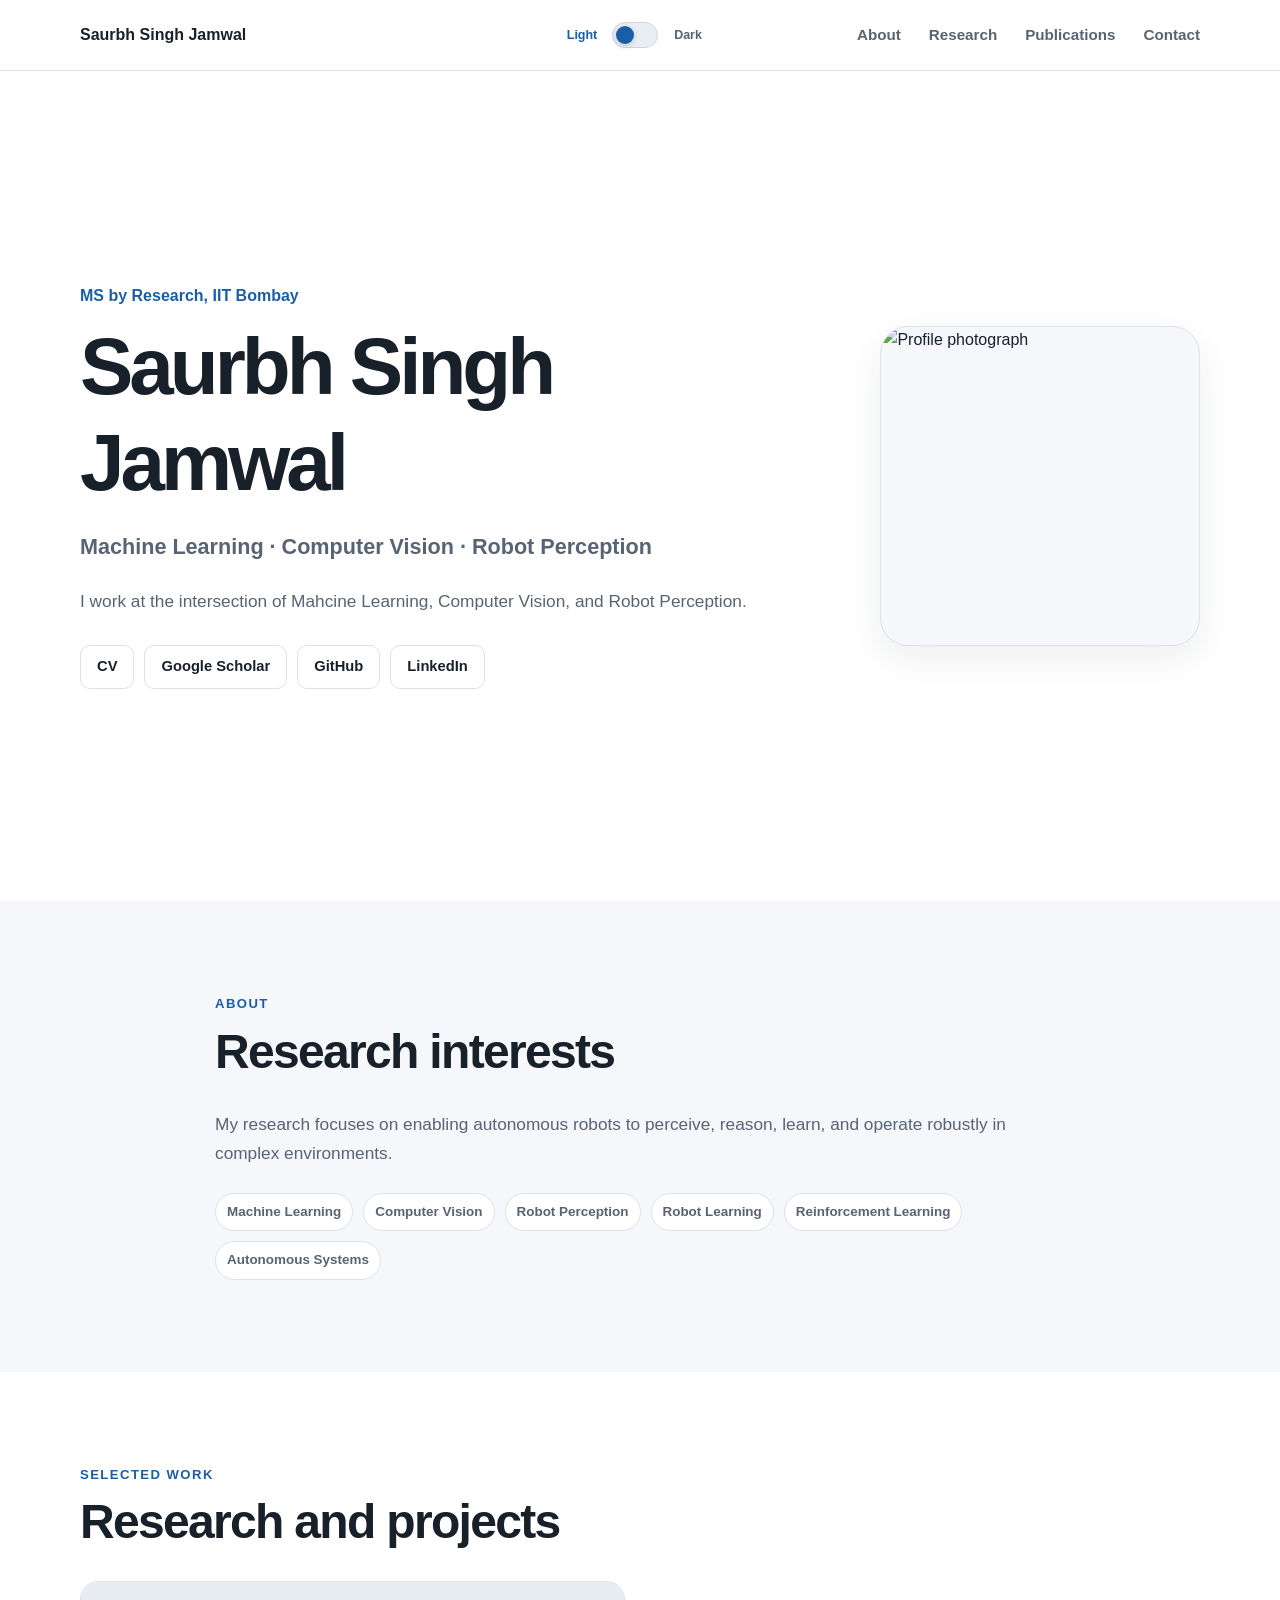
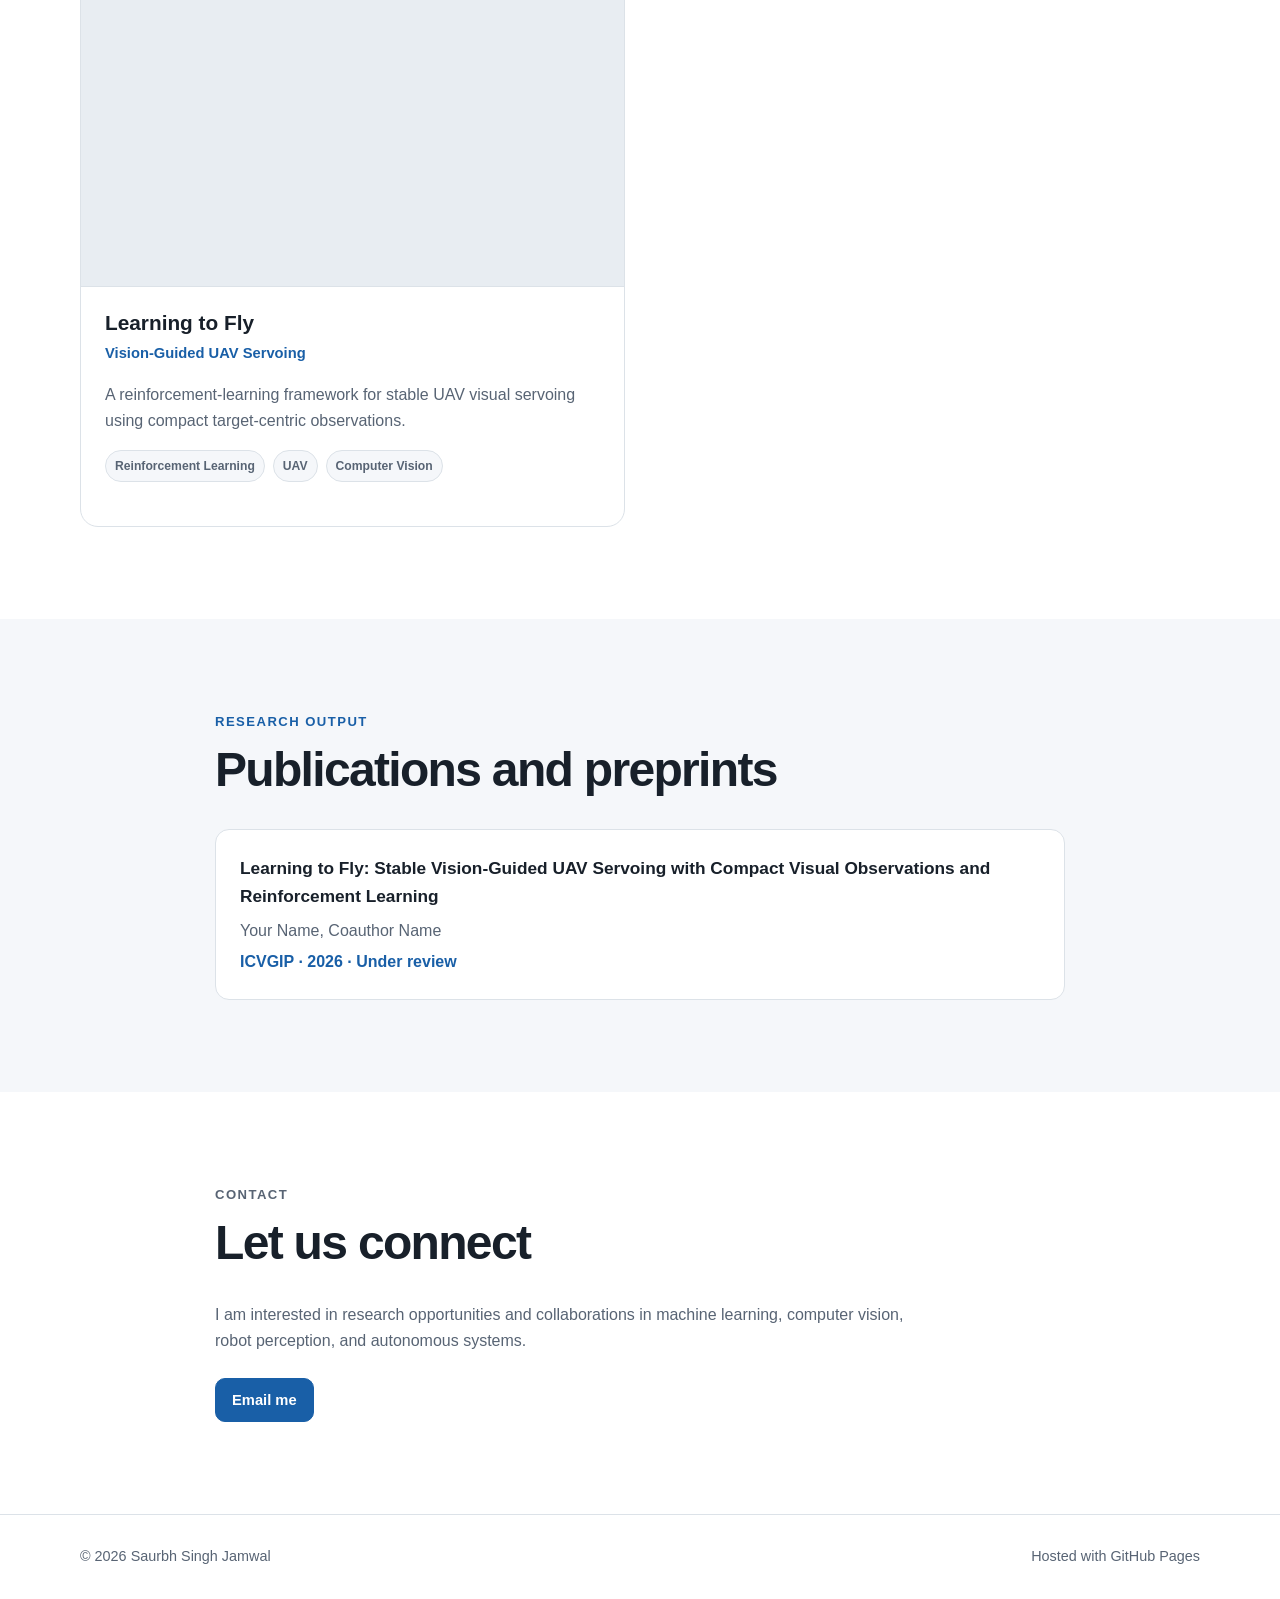
==== index.html @ f28b9f72 "Add initial personal research website skeleton" ====
<!DOCTYPE html>
<html lang="en" data-theme="light">
<head>
    <meta charset="UTF-8">

    <meta
        name="viewport"
        content="width=device-width, initial-scale=1.0"
    >

    <meta
        name="description"
        content="Personal research website focused on machine learning, computer vision, robot perception, and robot learning."
    >

    <title>Research Portfolio</title>

    <!-- Layout and typography shared by both themes -->
    <link rel="stylesheet" href="base.css">

    <!-- Only theme colours are switched -->
    <link
        id="theme-stylesheet"
        rel="stylesheet"
        href="style.css"
    >

    <!-- Apply saved theme before page rendering -->
    <script>
        (() => {
            const savedTheme =
                localStorage.getItem("portfolio-theme");

            const prefersDark =
                window.matchMedia(
                    "(prefers-color-scheme: dark)"
                ).matches;

            const theme =
                savedTheme ||
                (prefersDark ? "dark" : "light");

            document.documentElement.dataset.theme = theme;

            const stylesheet =
                document.getElementById("theme-stylesheet");

            stylesheet.href =
                theme === "dark"
                    ? "style_dark.css"
                    : "style.css";
        })();
    </script>
</head>

<body>
    <header class="site-header">
        <nav class="navbar container">
            <!-- Left -->
            <a
                href="#home"
                class="nav-name"
                id="nav-name"
            >
                Portfolio
            </a>

            <!-- Centre -->
            <div
                class="theme-switcher"
                aria-label="Website colour theme"
            >
                <button
                    class="theme-option"
                    id="light-theme-option"
                    type="button"
                    data-theme-option="light"
                    aria-label="Use light theme"
                >
                    Light
                </button>

                <button
                    class="theme-toggle"
                    id="theme-toggle"
                    type="button"
                    role="switch"
                    aria-checked="false"
                    aria-label="Switch to dark theme"
                    title="Switch theme"
                >
                    <span
                        class="theme-toggle-track"
                        aria-hidden="true"
                    >
                        <span class="theme-toggle-thumb"></span>
                    </span>
                </button>

                <button
                    class="theme-option"
                    id="dark-theme-option"
                    type="button"
                    data-theme-option="dark"
                    aria-label="Use dark theme"
                >
                    Dark
                </button>
            </div>

            <!-- Right -->
            <div class="nav-actions">
                <div
                    class="nav-links"
                    id="nav-links"
                >
                    <a href="#about">About</a>
                    <a href="#research">Research</a>
                    <a href="#publications">Publications</a>
                    <a href="#contact">Contact</a>
                </div>

                <button
                    class="menu-button"
                    id="menu-button"
                    type="button"
                    aria-label="Open navigation menu"
                    aria-expanded="false"
                    aria-controls="nav-links"
                >
                    ☰
                </button>
            </div>
        </nav>
    </header>

    <main>
        <!-- Hero -->
        <section
            class="hero section"
            id="home"
        >
            <div class="container hero-layout">
                <div class="hero-content">
                    <p
                        class="eyebrow"
                        id="position"
                    >
                        Researcher
                    </p>

                    <h1 id="name">
                        Your Name
                    </h1>

                    <p
                        class="hero-tagline"
                        id="tagline"
                    >
                        Machine Learning · Computer Vision · Robot Perception
                    </p>

                    <p
                        class="hero-description"
                        id="research-statement"
                    >
                        Loading profile...
                    </p>

                    <div
                        class="social-links"
                        id="social-links"
                    ></div>
                </div>

                <div class="profile-image-wrapper">
                    <img
                        id="profile-image"
                        class="profile-image"
                        src="assets/profile.jpg"
                        alt="Profile photograph"
                    >
                </div>
            </div>
        </section>

        <!-- About -->
        <section
            class="section section-muted"
            id="about"
        >
            <div class="container narrow-container">
                <p class="section-label">
                    About
                </p>

                <h2>
                    Research interests
                </h2>

                <p
                    class="about-text"
                    id="about-text"
                >
                    Loading profile...
                </p>

                <div
                    class="interest-list"
                    id="research-interests"
                ></div>
            </div>
        </section>

        <!-- Research -->
        <section
            class="section"
            id="research"
        >
            <div class="container">
                <p class="section-label">
                    Selected work
                </p>

                <h2>
                    Research and projects
                </h2>

                <div
                    class="project-grid"
                    id="project-grid"
                >
                    <p>Loading projects...</p>
                </div>
            </div>
        </section>

        <!-- Publications -->
        <section
            class="section section-muted"
            id="publications"
        >
            <div class="container narrow-container">
                <p class="section-label">
                    Research output
                </p>

                <h2>
                    Publications and preprints
                </h2>

                <div
                    class="publication-list"
                    id="publication-list"
                >
                    <p>Loading publications...</p>
                </div>
            </div>
        </section>

        <!-- Contact -->
        <section
            class="section contact-section"
            id="contact"
        >
            <div class="container narrow-container">
                <p class="section-label">
                    Contact
                </p>

                <h2>
                    Let us connect
                </h2>

                <p>
                    I am interested in research opportunities and
                    collaborations in machine learning, computer vision,
                    robot perception, and autonomous systems.
                </p>

                <a
                    class="primary-button"
                    id="contact-email"
                    href="#"
                >
                    Email me
                </a>
            </div>
        </section>
    </main>

    <footer>
        <div class="container footer-content">
            <p>
                © <span id="current-year"></span>
                <span id="footer-name">Your Name</span>
            </p>

            <p>
                Hosted with GitHub Pages
            </p>
        </div>
    </footer>

    <script src="script.js"></script>
</body>
</html>
---- base.css ----
* {
    box-sizing: border-box;
    margin: 0;
    padding: 0;
}

html {
    scroll-behavior: smooth;
}

body {
    min-width: 320px;
    background: var(--background);
    color: var(--text);
    font-family:
        Inter,
        ui-sans-serif,
        -apple-system,
        BlinkMacSystemFont,
        "Segoe UI",
        sans-serif;
    line-height: 1.65;
    transition:
        background-color 0.2s ease,
        color 0.2s ease;
}

button,
input,
textarea,
select {
    font: inherit;
}

img,
video {
    display: block;
    max-width: 100%;
}

a {
    color: inherit;
}

.container {
    width: min(
        calc(100% - 40px),
        var(--max-width)
    );
    margin: 0 auto;
}

.narrow-container {
    max-width: var(--narrow-width);
}

.section {
    padding: 92px 0;
    scroll-margin-top: 70px;
}

.section-muted {
    background: var(--surface);
    transition: background-color 0.2s ease;
}

.section-label {
    margin-bottom: 8px;
    color: var(--accent);
    font-size: 0.82rem;
    font-weight: 700;
    letter-spacing: 0.11em;
    text-transform: uppercase;
}

h1,
h2,
h3 {
    line-height: 1.2;
}

h1 {
    margin-bottom: 18px;
    color: var(--heading);
    font-size: clamp(2.7rem, 7vw, 5rem);
    letter-spacing: -0.05em;
}

h2 {
    margin-bottom: 30px;
    color: var(--heading);
    font-size: clamp(2rem, 4vw, 3rem);
    letter-spacing: -0.035em;
}

h3 {
    color: var(--heading);
    font-size: 1.3rem;
}

/* Navigation */

.site-header {
    position: sticky;
    top: 0;
    z-index: 100;
    border-bottom: 1px solid var(--border);
    background: var(--header-background);
    backdrop-filter: blur(14px);
    transition:
        background-color 0.2s ease,
        border-color 0.2s ease;
}

.navbar {
    position: relative;
    min-height: 70px;
    display: grid;
    grid-template-columns:
        minmax(170px, 1fr)
        auto
        minmax(170px, 1fr);
    align-items: center;
    gap: 24px;
}

.nav-name {
    justify-self: start;
    color: var(--heading);
    font-weight: 750;
    text-decoration: none;
    white-space: nowrap;
}

.nav-actions {
    justify-self: end;
    display: flex;
    align-items: center;
}

.nav-links {
    display: flex;
    align-items: center;
    gap: 28px;
}

.nav-links a {
    color: var(--muted);
    font-size: 0.95rem;
    font-weight: 600;
    text-decoration: none;
    white-space: nowrap;
}

.nav-links a:hover {
    color: var(--accent);
}

.menu-button {
    display: none;
    width: 40px;
    height: 40px;
    border: 1px solid transparent;
    border-radius: 8px;
    background: transparent;
    color: var(--text);
    cursor: pointer;
    font-size: 1.4rem;
    line-height: 1;
}

/* Theme selector */

.theme-switcher {
    justify-self: center;
    display: inline-flex;
    align-items: center;
    gap: 9px;
    min-width: 158px;
}

.theme-option {
    width: 42px;
    padding: 0;
    border: none;
    background: transparent;
    color: var(--muted);
    cursor: pointer;
    font-size: 0.78rem;
    font-weight: 650;
    line-height: 1;
    text-align: center;
    transition: color 0.2s ease;
}

.theme-option:hover,
.theme-option.active {
    color: var(--accent);
}

.theme-toggle {
    width: 46px;
    height: 26px;
    padding: 0;
    border: none;
    border-radius: 999px;
    background: transparent;
    cursor: pointer;
}

.theme-toggle-track {
    position: relative;
    display: block;
    width: 46px;
    height: 26px;
    border: 1px solid var(--toggle-border);
    border-radius: 999px;
    background: var(--toggle-background);
    transition:
        background-color 0.2s ease,
        border-color 0.2s ease;
}

.theme-toggle-thumb {
    position: absolute;
    top: 3px;
    left: 3px;
    width: 18px;
    height: 18px;
    border-radius: 50%;
    background: var(--toggle-thumb);
    box-shadow: var(--toggle-shadow);
    transition:
        transform 0.2s ease,
        background-color 0.2s ease;
}

html[data-theme="dark"] .theme-toggle-thumb {
    transform: translateX(20px);
}

.theme-toggle:focus-visible,
.theme-option:focus-visible,
.menu-button:focus-visible {
    outline: 3px solid var(--focus-ring);
    outline-offset: 3px;
}

/* Hero */

.hero {
    min-height: calc(100vh - 70px);
    display: flex;
    align-items: center;
}

.hero-layout {
    display: grid;
    grid-template-columns:
        minmax(0, 1.6fr)
        minmax(240px, 0.7fr);
    gap: 70px;
    align-items: center;
}

.eyebrow {
    margin-bottom: 10px;
    color: var(--accent);
    font-weight: 700;
}

.hero-tagline {
    margin-bottom: 22px;
    color: var(--muted);
    font-size: clamp(1.05rem, 2vw, 1.35rem);
    font-weight: 600;
}

.hero-description {
    max-width: 720px;
    color: var(--muted);
    font-size: 1.08rem;
}

.profile-image-wrapper {
    width: 100%;
    max-width: 320px;
    justify-self: end;
}

.profile-image {
    width: 100%;
    aspect-ratio: 1 / 1;
    border: 1px solid var(--border);
    border-radius: 28px;
    background: var(--surface);
    box-shadow: var(--shadow);
    object-fit: cover;
}

.social-links,
.project-links,
.publication-links {
    display: flex;
    flex-wrap: wrap;
    gap: 10px;
}

.social-links {
    margin-top: 30px;
}

/* Buttons */

.link-button,
.primary-button {
    display: inline-flex;
    align-items: center;
    justify-content: center;
    min-height: 44px;
    padding: 10px 16px;
    border: 1px solid var(--border);
    border-radius: 10px;
    background: var(--card-background);
    color: var(--text);
    font-size: 0.92rem;
    font-weight: 650;
    line-height: 1.2;
    text-decoration: none;
    transition:
        transform 0.2s ease,
        border-color 0.2s ease,
        color 0.2s ease,
        background-color 0.2s ease;
}

.link-button:hover {
    border-color: var(--accent);
    color: var(--accent);
    transform: translateY(-2px);
}

.primary-button {
    margin-top: 24px;
    border-color: var(--accent);
    background: var(--accent);
    color: var(--button-text);
}

.primary-button:hover {
    background: var(--accent-hover);
    transform: translateY(-2px);
}

/* About */

.about-text {
    color: var(--muted);
    font-size: 1.08rem;
}

.interest-list {
    display: flex;
    flex-wrap: wrap;
    gap: 10px;
    margin-top: 26px;
}

.interest-tag,
.project-tag {
    padding: 7px 11px;
    border: 1px solid var(--border);
    border-radius: 999px;
    background: var(--card-background);
    color: var(--muted);
    font-size: 0.84rem;
    font-weight: 600;
}

/* Projects */

.project-grid {
    display: grid;
    grid-template-columns:
        repeat(2, minmax(0, 1fr));
    gap: 30px;
}

.project-card {
    overflow: hidden;
    border: 1px solid var(--border);
    border-radius: 18px;
    background: var(--card-background);
    transition:
        transform 0.25s ease,
        box-shadow 0.25s ease,
        border-color 0.25s ease,
        background-color 0.2s ease;
}

.project-card:hover {
    border-color: var(--accent);
    transform: translateY(-5px);
    box-shadow: var(--shadow);
}

.project-media {
    width: 100%;
    aspect-ratio: 16 / 9;
    border-bottom: 1px solid var(--border);
    background: var(--media-background);
    object-fit: cover;
}

.project-content {
    padding: 24px;
}

.project-subtitle {
    margin-top: 5px;
    color: var(--accent);
    font-size: 0.92rem;
    font-weight: 650;
}

.project-description {
    margin: 16px 0;
    color: var(--muted);
}

.project-tags {
    display: flex;
    flex-wrap: wrap;
    gap: 8px;
    margin-bottom: 20px;
}

.project-tag {
    padding: 5px 9px;
    background: var(--surface);
    font-size: 0.76rem;
}

/* Publications */

.publication-list {
    display: flex;
    flex-direction: column;
    gap: 18px;
}

.publication-item {
    padding: 24px;
    border: 1px solid var(--border);
    border-radius: 14px;
    background: var(--card-background);
    transition:
        background-color 0.2s ease,
        border-color 0.2s ease;
}

.publication-title {
    color: var(--heading);
    font-size: 1.08rem;
    font-weight: 750;
}

.publication-authors {
    margin-top: 7px;
    color: var(--muted);
}

.publication-venue {
    margin-top: 5px;
    color: var(--accent);
    font-weight: 650;
}

.publication-links {
    margin-top: 15px;
}

/* Contact */

.contact-section p {
    max-width: 700px;
    color: var(--muted);
}

/* Footer */

footer {
    padding: 30px 0;
    border-top: 1px solid var(--border);
    background: var(--footer-background);
    transition:
        background-color 0.2s ease,
        border-color 0.2s ease;
}

.footer-content {
    display: flex;
    justify-content: space-between;
    gap: 20px;
    color: var(--muted);
    font-size: 0.9rem;
}

/* Status messages */

.status-message {
    padding: 18px;
    border: 1px solid var(--border);
    border-radius: 10px;
    color: var(--muted);
}

/* Tablet navigation */

@media (max-width: 920px) {
    .navbar {
        grid-template-columns: 1fr auto auto;
        gap: 14px;
    }

    .nav-links {
        gap: 18px;
    }

    .theme-switcher {
        min-width: 148px;
    }
}

/* Mobile */

@media (max-width: 760px) {
    .container {
        width: min(
            calc(100% - 28px),
            var(--max-width)
        );
    }

    .section {
        padding: 68px 0;
    }

    .navbar {
        grid-template-columns:
            minmax(0, 1fr)
            auto
            auto;
        gap: 10px;
    }

    .nav-name {
        max-width: 170px;
        overflow: hidden;
        text-overflow: ellipsis;
    }

    .theme-switcher {
        min-width: auto;
        gap: 6px;
    }

    .theme-option {
        width: 35px;
        font-size: 0.7rem;
    }

    .theme-toggle,
    .theme-toggle-track {
        width: 40px;
    }

    .theme-toggle-thumb {
        width: 16px;
        height: 16px;
        top: 4px;
    }

    html[data-theme="dark"] .theme-toggle-thumb {
        transform: translateX(16px);
    }

    .hero {
        min-height: auto;
    }

    .hero-layout {
        grid-template-columns: 1fr;
        gap: 40px;
    }

    .profile-image-wrapper {
        max-width: 230px;
        justify-self: start;
        grid-row: 1;
    }

    .project-grid {
        grid-template-columns: 1fr;
    }

    .menu-button {
        display: inline-flex;
        align-items: center;
        justify-content: center;
    }

    .nav-links {
        position: absolute;
        top: 70px;
        right: 14px;
        display: none;
        min-width: 190px;
        padding: 18px;
        border: 1px solid var(--border);
        border-radius: 12px;
        background: var(--card-background);
        box-shadow: var(--shadow);
        flex-direction: column;
        align-items: flex-start;
        gap: 14px;
    }

    .nav-links.open {
        display: flex;
    }

    .footer-content {
        flex-direction: column;
    }
}

@media (max-width: 480px) {
    .nav-name {
        max-width: 115px;
        font-size: 0.9rem;
    }

    .theme-option {
        display: none;
    }

    .hero-layout {
        gap: 32px;
    }
}
---- style.css ----
:root {
    --background: #ffffff;
    --surface: #f5f7fa;
    --card-background: #ffffff;
    --header-background: rgba(255, 255, 255, 0.94);
    --footer-background: #ffffff;
    --media-background: #e8edf2;

    --text: #18202a;
    --heading: #18202a;
    --muted: #586474;

    --border: #dce2e8;

    --accent: #195fa7;
    --accent-hover: #12497f;
    --button-text: #ffffff;

    --toggle-background: #e9eef4;
    --toggle-border: #cdd6df;
    --toggle-thumb: #195fa7;
    --toggle-shadow: 0 2px 6px rgba(24, 32, 42, 0.18);

    --focus-ring: rgba(25, 95, 167, 0.35);

    --max-width: 1120px;
    --narrow-width: 850px;

    --shadow:
        0 12px 35px rgba(24, 32, 42, 0.08);
}
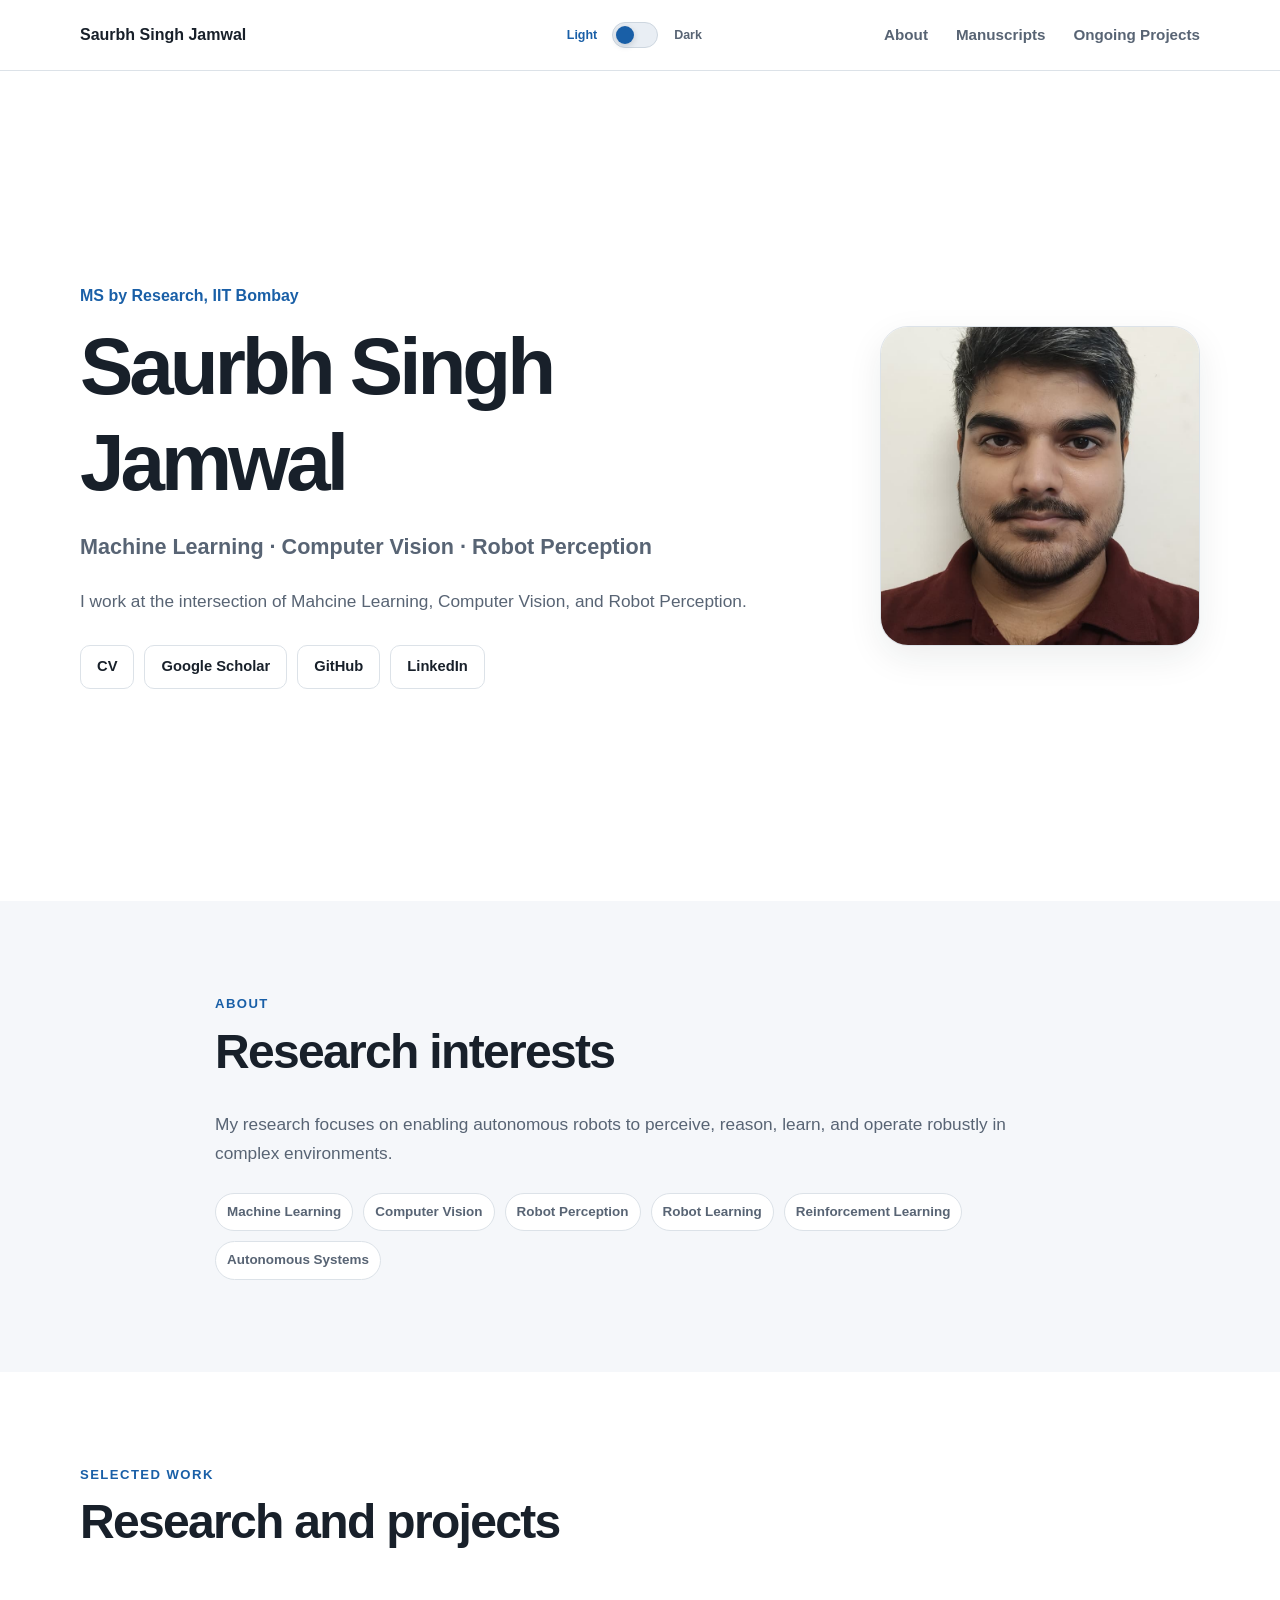
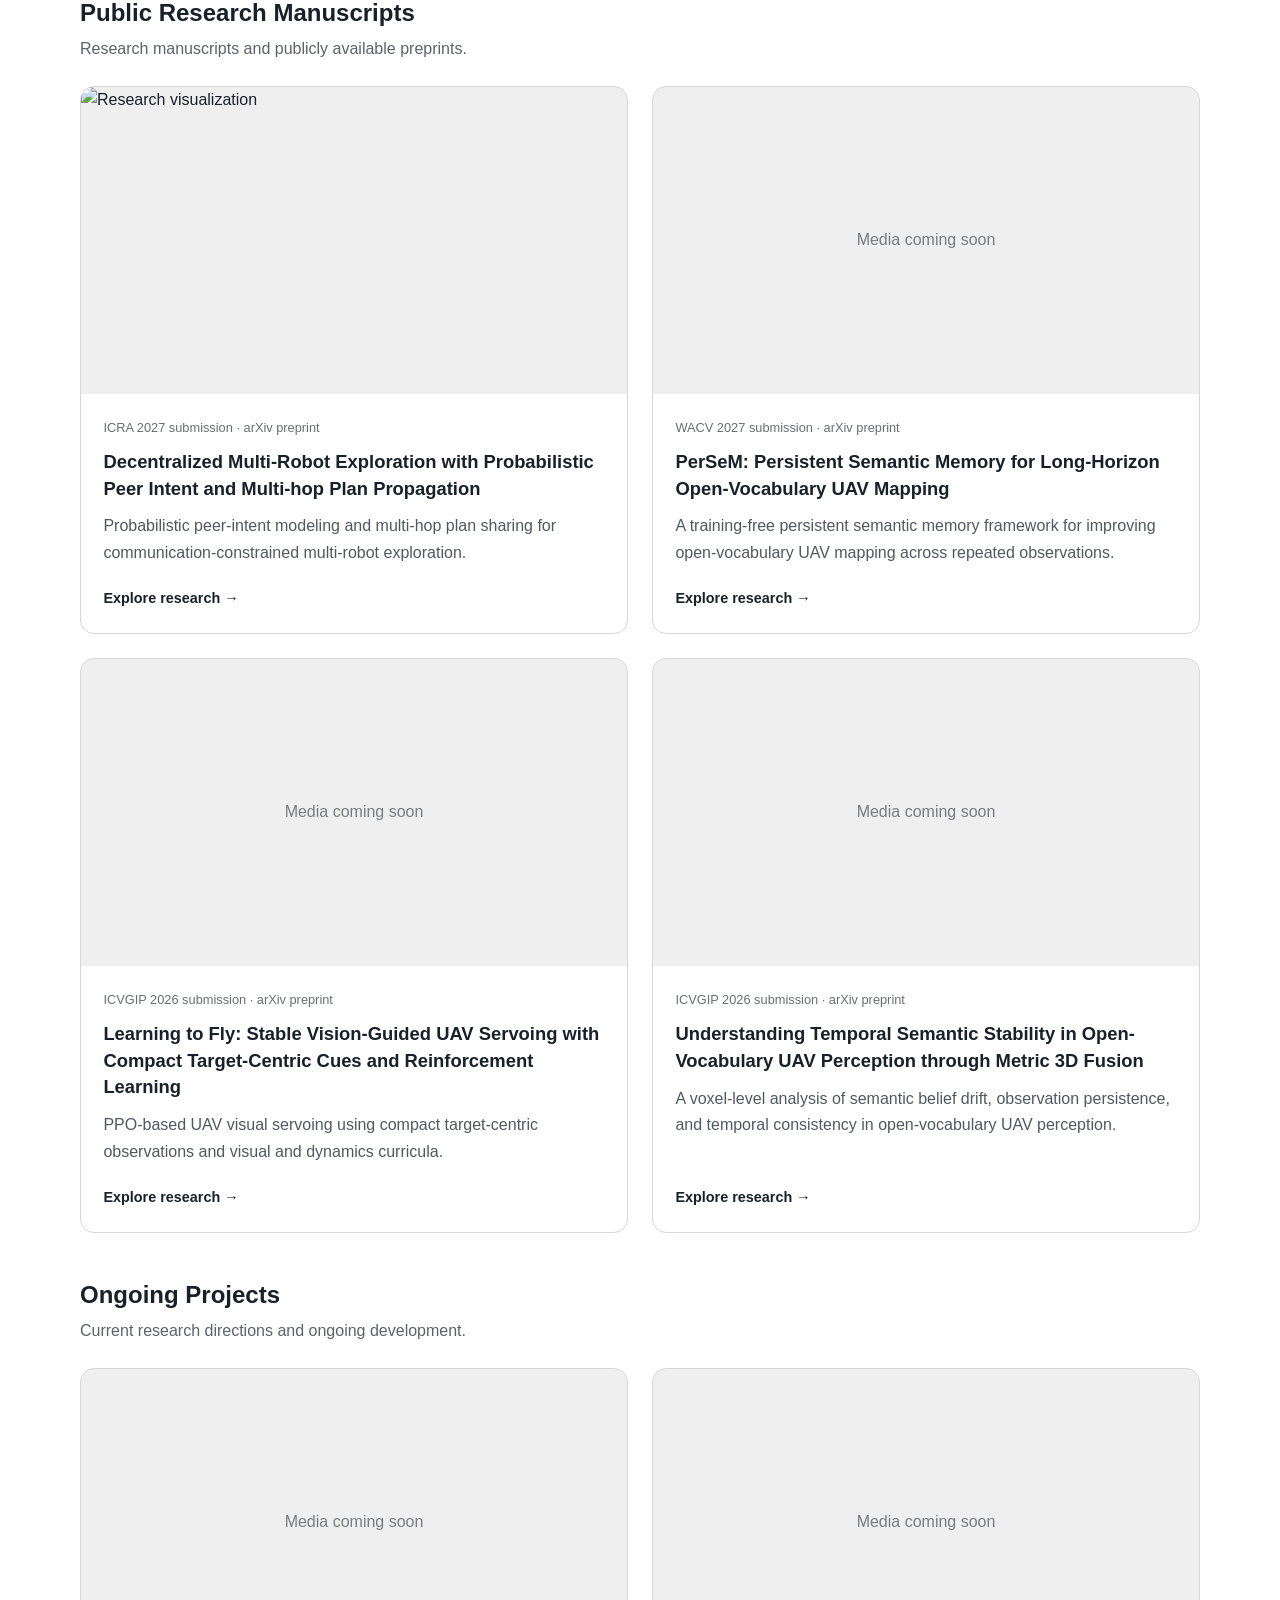
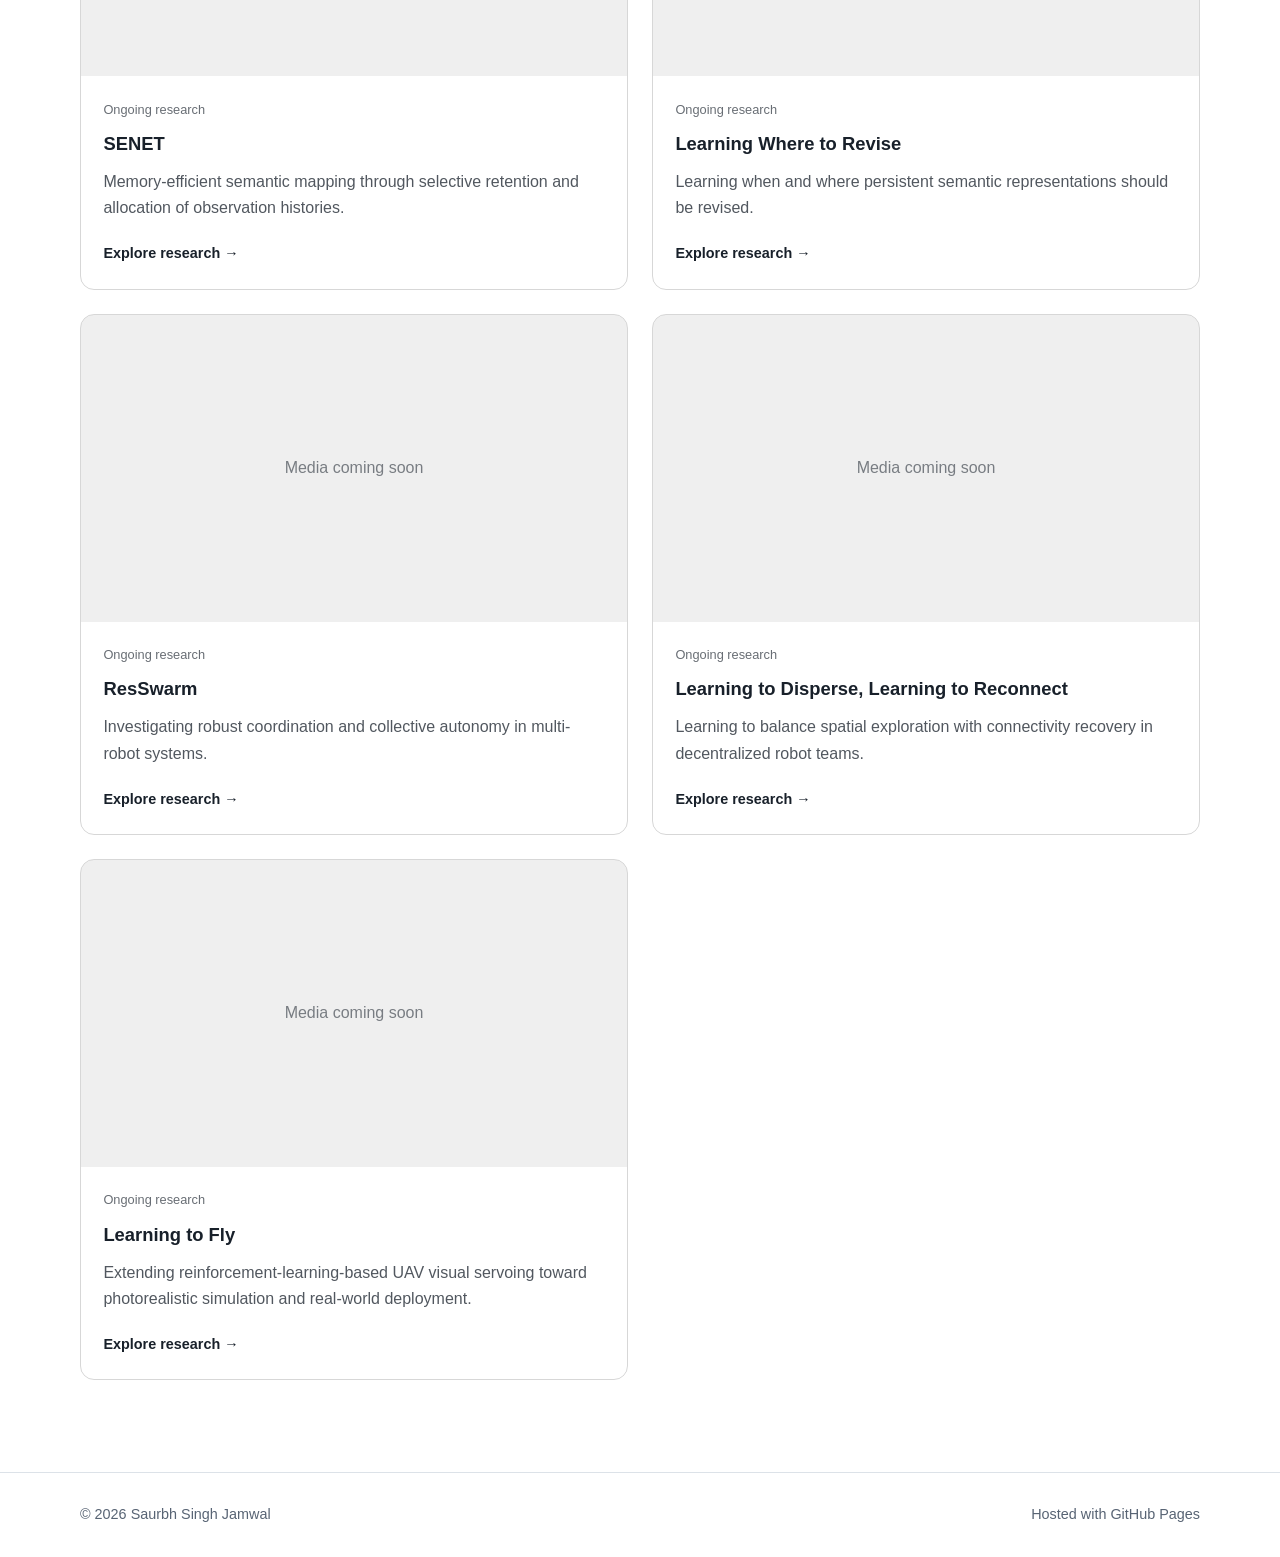
==== commit f3850e75: "Redesign research website and add ongoing project pages" ====
--- a/index.html
+++ b/index.html
@@ -51,6 +51,7 @@
                     : "style.css";
         })();
     </script>
+    <link rel="stylesheet" href="research.css">
 </head>
 
 <body>
@@ -115,9 +116,9 @@
                     id="nav-links"
                 >
                     <a href="#about">About</a>
-                    <a href="#research">Research</a>
-                    <a href="#publications">Publications</a>
-                    <a href="#contact">Contact</a>
+                    <a href="#manuscripts">Manuscripts</a>
+                    <a href="#ongoing-projects">Ongoing Projects</a>
+                    
                 </div>
 
                 <button
@@ -177,7 +178,7 @@
                     <img
                         id="profile-image"
                         class="profile-image"
-                        src="assets/profile.jpg"
+                        src="assets/images/profile.jpg"
                         alt="Profile photograph"
                     >
                 </div>
@@ -226,67 +227,31 @@
                     Research and projects
                 </h2>
 
-                <div
-                    class="project-grid"
-                    id="project-grid"
-                >
-                    <p>Loading projects...</p>
-                </div>
+                
+                <div class="research-section" id="manuscripts">
+                    <div class="research-section-header">
+                        <h3>Public Research Manuscripts</h3>
+                        <p>Research manuscripts and publicly available preprints.</p>
+                    </div>
+                    <div id="manuscript-grid" class="research-card-grid"></div>
+                </div>
+
+                <div class="research-section" id="ongoing-projects">
+                    <div class="research-section-header">
+                        <h3>Ongoing Projects</h3>
+                        <p>Current research directions and ongoing development.</p>
+                    </div>
+                    <div id="ongoing-project-grid" class="research-card-grid"></div>
+                </div>
+
             </div>
         </section>
 
         <!-- Publications -->
-        <section
-            class="section section-muted"
-            id="publications"
-        >
-            <div class="container narrow-container">
-                <p class="section-label">
-                    Research output
-                </p>
-
-                <h2>
-                    Publications and preprints
-                </h2>
-
-                <div
-                    class="publication-list"
-                    id="publication-list"
-                >
-                    <p>Loading publications...</p>
-                </div>
-            </div>
-        </section>
+        
 
         <!-- Contact -->
-        <section
-            class="section contact-section"
-            id="contact"
-        >
-            <div class="container narrow-container">
-                <p class="section-label">
-                    Contact
-                </p>
-
-                <h2>
-                    Let us connect
-                </h2>
-
-                <p>
-                    I am interested in research opportunities and
-                    collaborations in machine learning, computer vision,
-                    robot perception, and autonomous systems.
-                </p>
-
-                <a
-                    class="primary-button"
-                    id="contact-email"
-                    href="#"
-                >
-                    Email me
-                </a>
-            </div>
-        </section>
+        
     </main>
 
     <footer>
@@ -303,5 +268,6 @@
     </footer>
 
     <script src="script.js"></script>
+    <script src="research.js" defer></script>
 </body>
 </html>
--- a/research.css
+++ b/research.css
@@ -0,0 +1,333 @@
+
+.research-section {
+    margin-top: 3rem;
+}
+
+.research-section-header {
+    margin-bottom: 1.5rem;
+}
+
+.research-section-header h3 {
+    font-size: 1.5rem;
+    margin-bottom: 0.5rem;
+}
+
+.research-section-header p {
+    opacity: 0.7;
+}
+
+.research-card-grid {
+    display: grid;
+    grid-template-columns: repeat(2, minmax(0, 1fr));
+    gap: 1.5rem;
+}
+
+.research-tile {
+    display: flex;
+    flex-direction: column;
+    color: inherit;
+    text-decoration: none;
+    border: 1px solid var(--border-color, #8885);
+    border-radius: 14px;
+    overflow: hidden;
+    background: var(--card-bg, transparent);
+    transition: transform 0.2s ease,
+                box-shadow 0.2s ease,
+                border-color 0.2s ease;
+}
+
+.research-tile:hover {
+    transform: translateY(-4px) scale(1.025);
+    box-shadow: 0 12px 28px #0002;
+    border-color: var(--accent-color, currentColor);
+}
+
+.research-tile:focus-visible {
+    outline: 3px solid currentColor;
+    outline-offset: 3px;
+}
+
+.research-tile-media {
+    aspect-ratio: 16 / 9;
+    overflow: hidden;
+    background: var(--surface-color, #8882);
+}
+
+.research-tile-media img,
+.research-tile-media video {
+    width: 100%;
+    height: 100%;
+    object-fit: cover;
+    display: block;
+}
+
+.research-media-placeholder {
+    display: flex;
+    align-items: center;
+    justify-content: center;
+    width: 100%;
+    height: 100%;
+    min-height: 160px;
+    opacity: 0.55;
+}
+
+.research-tile-body {
+    display: flex;
+    flex-direction: column;
+    gap: 0.7rem;
+    padding: 1.4rem;
+    flex: 1;
+}
+
+.research-tile-body h4 {
+    font-size: 1.15rem;
+    line-height: 1.45;
+    margin: 0;
+}
+
+.research-tile-body p {
+    line-height: 1.65;
+    opacity: 0.75;
+    margin: 0;
+}
+
+.research-status {
+    font-size: 0.8rem;
+    opacity: 0.65;
+}
+
+.research-tile-action {
+    margin-top: auto;
+    padding-top: 0.6rem;
+    font-weight: 600;
+    font-size: 0.9rem;
+}
+
+.research-detail-header {
+    border-bottom: 1px solid var(--border-color, #8885);
+}
+
+.research-detail-nav {
+    display: flex;
+    justify-content: space-between;
+    align-items: center;
+    gap: 1rem;
+    padding-top: 1.3rem;
+    padding-bottom: 1.3rem;
+}
+
+.research-back {
+    color: inherit;
+    text-decoration: none;
+}
+
+.research-theme-button {
+    padding: 0.65rem 1rem;
+    border-radius: 8px;
+    border: 1px solid var(--border-color, #8885);
+    background: transparent;
+    color: inherit;
+    cursor: pointer;
+    font: inherit;
+}
+
+.research-detail-container {
+    width: min(92%, 1120px);
+    margin: 0 auto;
+    padding: 4rem 0 6rem;
+}
+
+.research-detail-title {
+    font-size: clamp(2rem, 4vw, 3rem);
+    line-height: 1.25;
+    margin-bottom: 1rem;
+}
+
+.research-detail-meta {
+    opacity: 0.7;
+    margin-bottom: 0.7rem;
+}
+
+.research-resources {
+    display: flex;
+    flex-wrap: wrap;
+    gap: 0.8rem;
+    margin: 2rem 0 3rem;
+}
+
+.research-resource {
+    display: inline-flex;
+    padding: 0.75rem 1rem;
+    border: 1px solid var(--border-color, #8885);
+    border-radius: 8px;
+    color: inherit;
+    text-decoration: none;
+    font-weight: 600;
+}
+
+.research-resource:hover:not(.disabled) {
+    border-color: var(--accent-color, currentColor);
+}
+
+.research-resource.disabled {
+    opacity: 0.45;
+    cursor: default;
+}
+
+.research-intro {
+    display: grid;
+    grid-template-columns: minmax(0, 1fr) minmax(0, 1fr);
+    gap: 2.5rem;
+    align-items: start;
+}
+
+.research-demo {
+    aspect-ratio: 16 / 9;
+    background: var(--surface-color, #8882);
+    border-radius: 12px;
+    overflow: hidden;
+}
+
+.research-demo img,
+.research-demo video {
+    width: 100%;
+    height: 100%;
+    object-fit: contain;
+}
+
+.research-abstract h2,
+.research-content-section h2 {
+    font-size: 1.5rem;
+    margin-bottom: 1rem;
+}
+
+.research-abstract p,
+.research-content-section p {
+    line-height: 1.85;
+    white-space: pre-line;
+}
+
+.research-tags {
+    display: flex;
+    flex-wrap: wrap;
+    gap: 0.5rem;
+    margin-top: 1.5rem;
+}
+
+.research-tag {
+    padding: 0.3rem 0.7rem;
+    border: 1px solid var(--border-color, #8885);
+    border-radius: 999px;
+    font-size: 0.8rem;
+}
+
+.research-content-section {
+    margin-top: 4rem;
+}
+
+.research-content-section img {
+    display: block;
+    max-width: 100%;
+    max-height: 650px;
+    object-fit: contain;
+    margin: 1.5rem auto;
+    border-radius: 10px;
+}
+
+.research-caption {
+    text-align: center;
+    opacity: 0.7;
+    font-size: 0.85rem;
+}
+
+@media (max-width: 760px) {
+    .research-card-grid,
+    .research-intro {
+        grid-template-columns: 1fr;
+    }
+
+    .research-detail-container {
+        padding-top: 2rem;
+    }
+}
+
+@media (prefers-reduced-motion: reduce) {
+    .research-tile {
+        transition: none;
+    }
+
+    .research-tile:hover {
+        transform: none;
+    }
+}
+
+
+/* Ongoing research detail layout */
+
+.ongoing-detail .research-tags {
+    margin: 1.5rem 0 2rem;
+}
+
+.ongoing-architecture {
+    margin: 2.5rem 0 3rem;
+    width: 100%;
+}
+
+.ongoing-architecture img {
+    display: block;
+    width: 100%;
+    height: auto;
+    max-height: 650px;
+    object-fit: contain;
+    border: 1px solid var(--border-color, #8885);
+    border-radius: 12px;
+}
+
+.ongoing-architecture-placeholder {
+    width: 100%;
+    min-height: 340px;
+    display: flex;
+    align-items: center;
+    justify-content: center;
+    padding: 2rem;
+    text-align: center;
+    background: var(--surface-color, #8882);
+    border: 1px solid var(--border-color, #8885);
+    border-radius: 12px;
+    opacity: 0.75;
+}
+
+.ongoing-architecture figcaption {
+    margin-top: 0.85rem;
+    text-align: center;
+    font-size: 0.85rem;
+    opacity: 0.7;
+}
+
+.ongoing-information {
+    display: grid;
+    grid-template-columns: minmax(0, 1fr) minmax(0, 1fr);
+    gap: 3rem;
+    align-items: start;
+}
+
+.ongoing-information h2 {
+    font-size: 1.5rem;
+    margin-bottom: 1rem;
+}
+
+.ongoing-information p {
+    line-height: 1.85;
+    white-space: pre-line;
+}
+
+@media (max-width: 760px) {
+    .ongoing-information {
+        grid-template-columns: 1fr;
+        gap: 2rem;
+    }
+
+    .ongoing-architecture-placeholder {
+        min-height: 220px;
+    }
+}
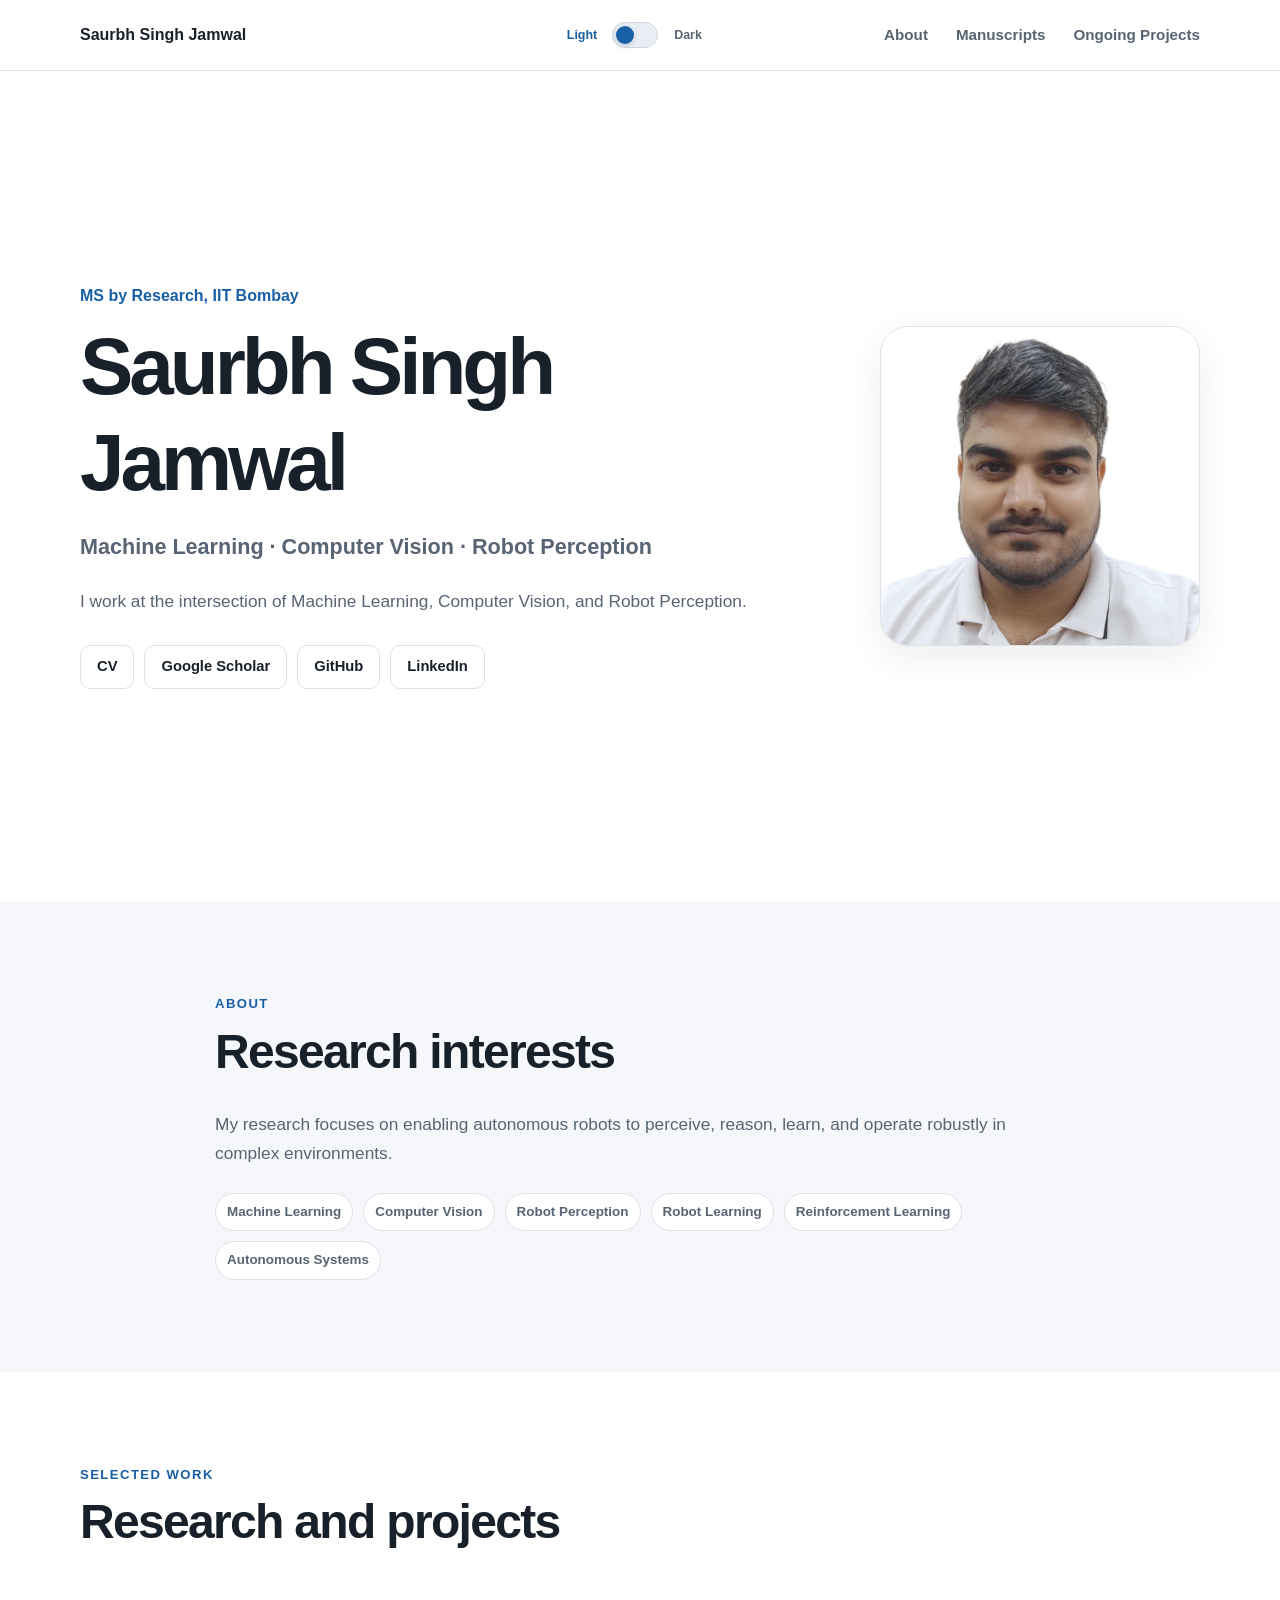
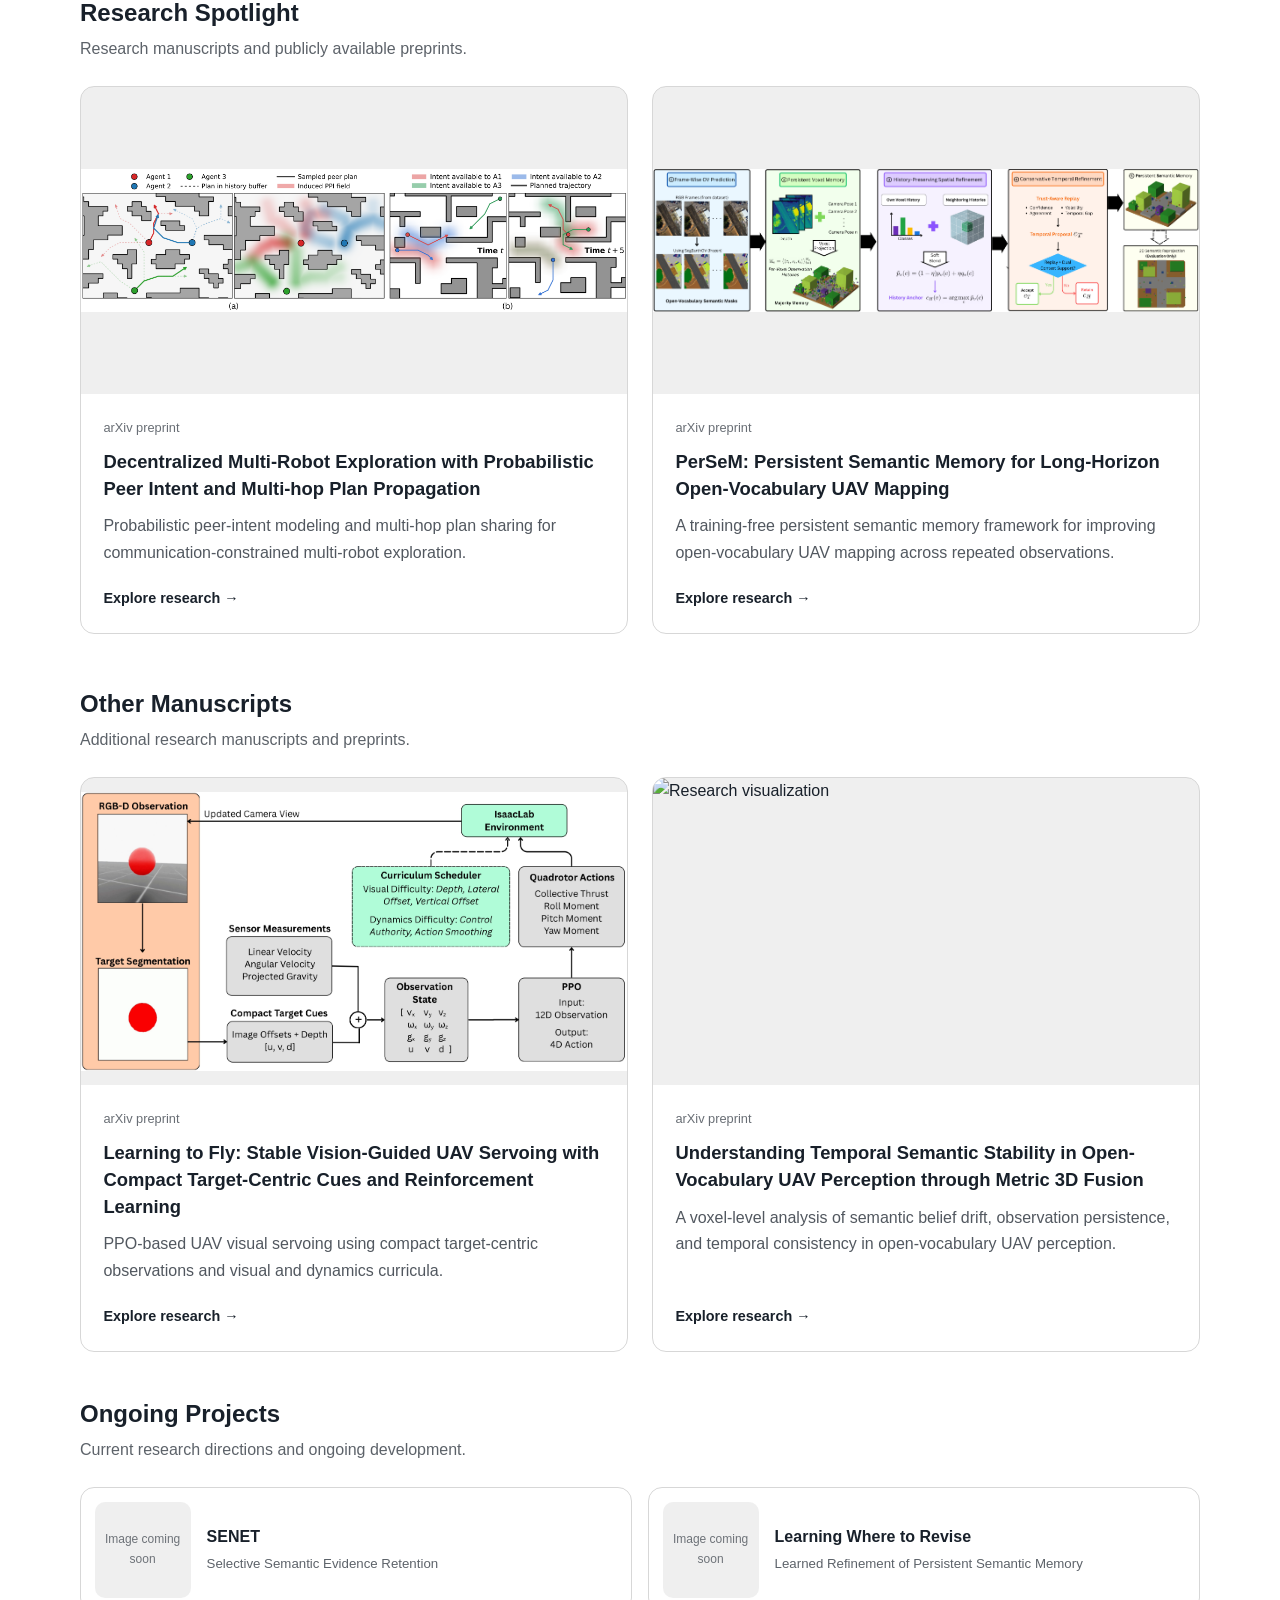
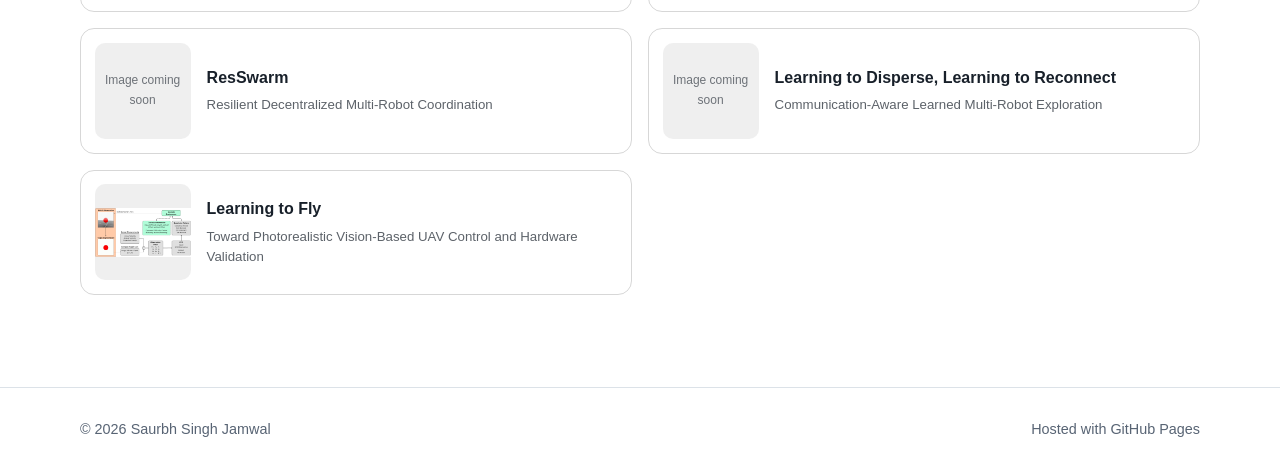
==== commit f1fa90ad: "Update personal website and research portfolio" ====
--- a/index.html
+++ b/index.html
@@ -228,12 +228,21 @@
                 </h2>
 
                 
-                <div class="research-section" id="manuscripts">
-                    <div class="research-section-header">
-                        <h3>Public Research Manuscripts</h3>
+                <div class="research-section" id="spotlight">
+    <div class="research-section-header">
+        <h3>Research Spotlight</h3>
                         <p>Research manuscripts and publicly available preprints.</p>
                     </div>
                     <div id="manuscript-grid" class="research-card-grid"></div>
+
+    <div class="research-section-header other-manuscripts-header"
+         id="other-manuscripts">
+        <h3>Other Manuscripts</h3>
+        <p>Additional research manuscripts and preprints.</p>
+    </div>
+
+    <div id="other-manuscript-grid"
+         class="research-card-grid"></div>
                 </div>
 
                 <div class="research-section" id="ongoing-projects">
@@ -241,7 +250,7 @@
                         <h3>Ongoing Projects</h3>
                         <p>Current research directions and ongoing development.</p>
                     </div>
-                    <div id="ongoing-project-grid" class="research-card-grid"></div>
+                    <div id="ongoing-project-grid" class="ongoing-compact-grid"></div>
                 </div>
 
             </div>
--- a/research.css
+++ b/research.css
@@ -331,3 +331,119 @@
         min-height: 220px;
     }
 }
+
+
+/* COMPACT ONGOING PROJECT CARDS */
+
+.other-manuscripts-header {
+    margin-top: 3.5rem;
+}
+
+.ongoing-compact-grid {
+    display: grid;
+    grid-template-columns: repeat(2, minmax(0, 1fr));
+    gap: 1rem;
+}
+
+.ongoing-compact-card {
+    display: flex;
+    align-items: center;
+    gap: 1rem;
+    padding: 0.85rem;
+    border: 1px solid var(--border-color, #8885);
+    border-radius: 14px;
+    text-decoration: none;
+    color: inherit;
+    transition:
+        transform 0.2s ease,
+        border-color 0.2s ease,
+        box-shadow 0.2s ease;
+}
+
+.ongoing-compact-card:hover {
+    transform: translateY(-3px);
+    border-color: var(--accent-color, #888);
+    box-shadow: 0 8px 22px #00000012;
+}
+
+.ongoing-compact-image {
+    width: 96px;
+    height: 96px;
+    flex: 0 0 96px;
+    border-radius: 10px;
+    overflow: hidden;
+    background: var(--surface-color, #8882);
+    display: flex;
+    align-items: center;
+    justify-content: center;
+}
+
+.ongoing-compact-image img {
+    width: 100%;
+    height: 100%;
+    object-fit: contain;
+}
+
+.ongoing-image-fallback {
+    align-items: center;
+    justify-content: center;
+    width: 100%;
+    height: 100%;
+    text-align: center;
+    padding: 0.5rem;
+    font-size: 0.75rem;
+    opacity: 0.6;
+}
+
+.ongoing-compact-content {
+    min-width: 0;
+}
+
+.ongoing-compact-content h4 {
+    font-size: 1rem;
+    line-height: 1.4;
+    margin: 0 0 0.4rem;
+}
+
+.ongoing-compact-content p {
+    font-size: 0.83rem;
+    line-height: 1.5;
+    opacity: 0.7;
+    margin: 0;
+}
+
+@media (max-width: 760px) {
+    .ongoing-compact-grid {
+        grid-template-columns: 1fr;
+    }
+
+    .ongoing-compact-image {
+        width: 80px;
+        height: 80px;
+        flex-basis: 80px;
+    }
+}
+
+/* Keep manuscript figures fully visible inside their cards */
+.research-tile-media {
+    display: flex;
+    align-items: center;
+    justify-content: center;
+    overflow: hidden;
+}
+
+.research-tile-media img {
+    display: block;
+    width: 100%;
+    height: 100%;
+    object-fit: contain !important;
+    object-position: center;
+}
+
+/* Apply the same rule to videos */
+.research-tile-media video {
+    width: 100%;
+    height: 100%;
+    object-fit: contain !important;
+}
+
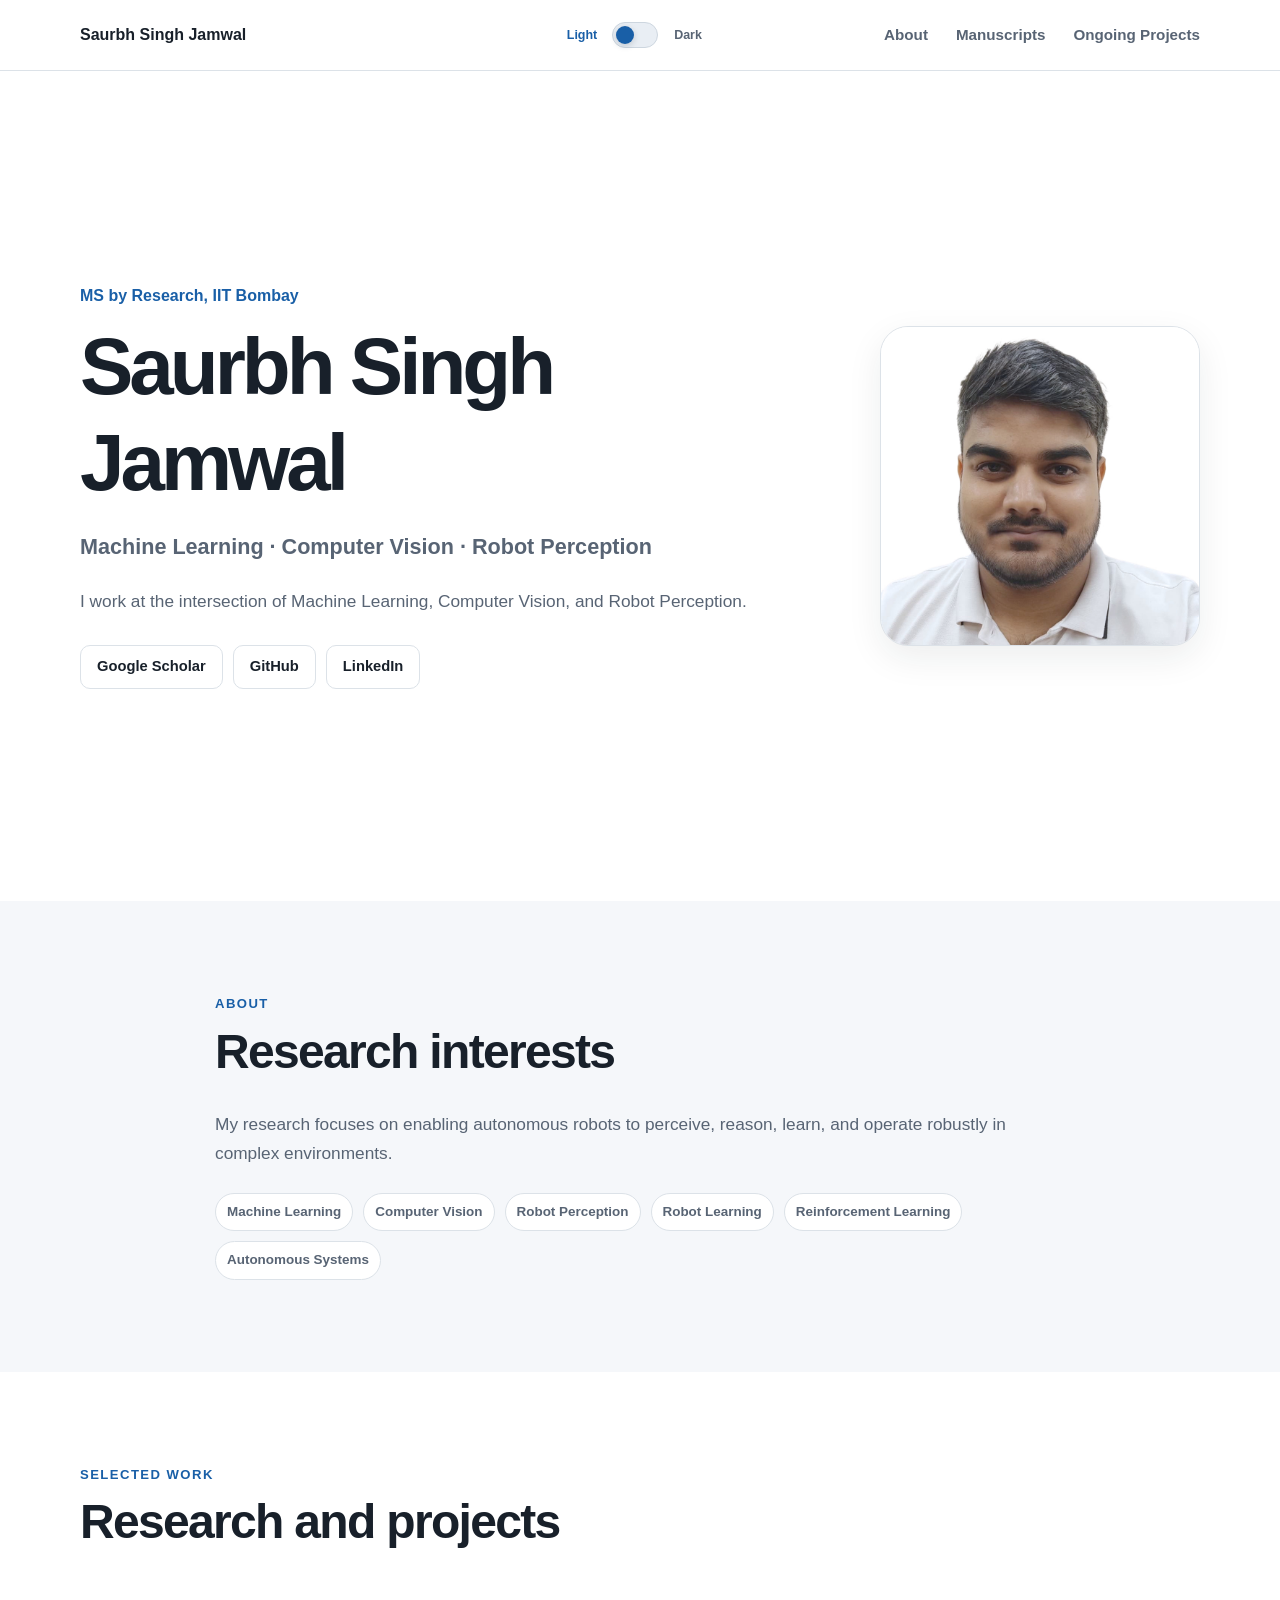
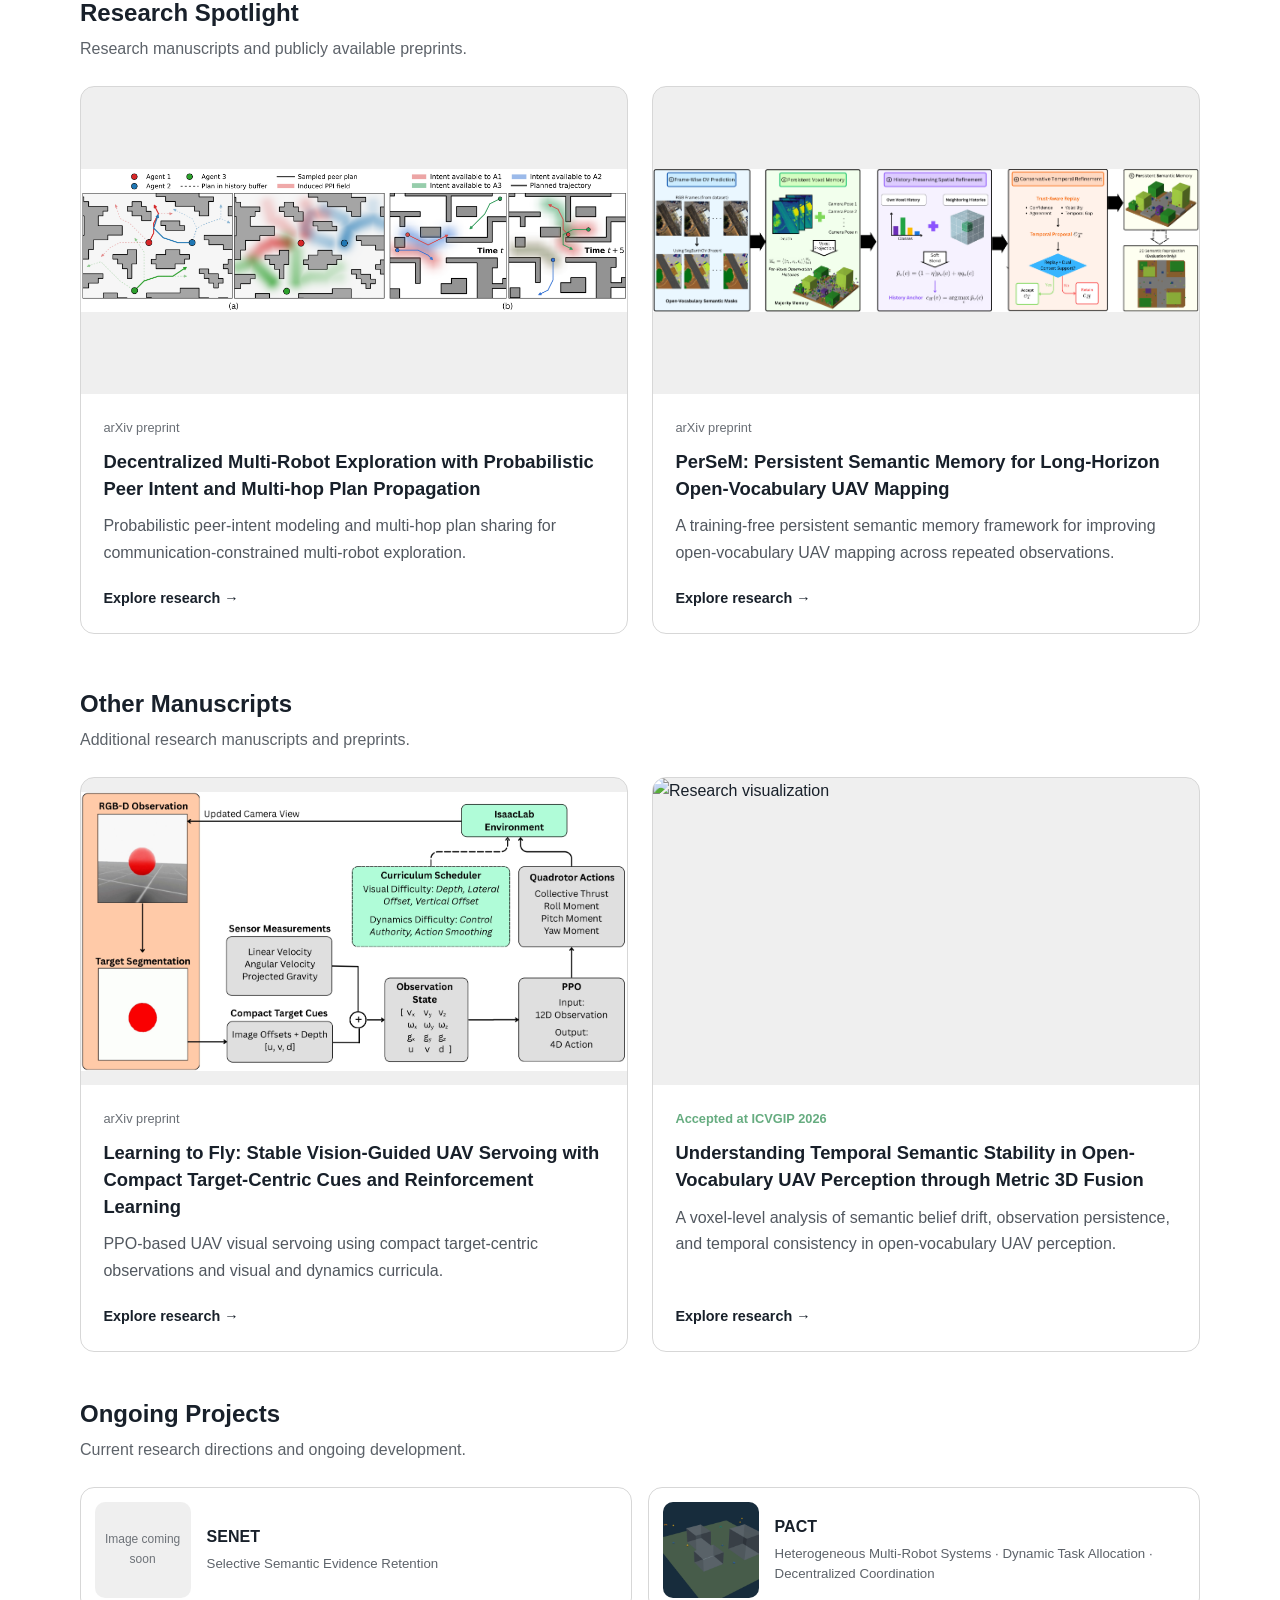
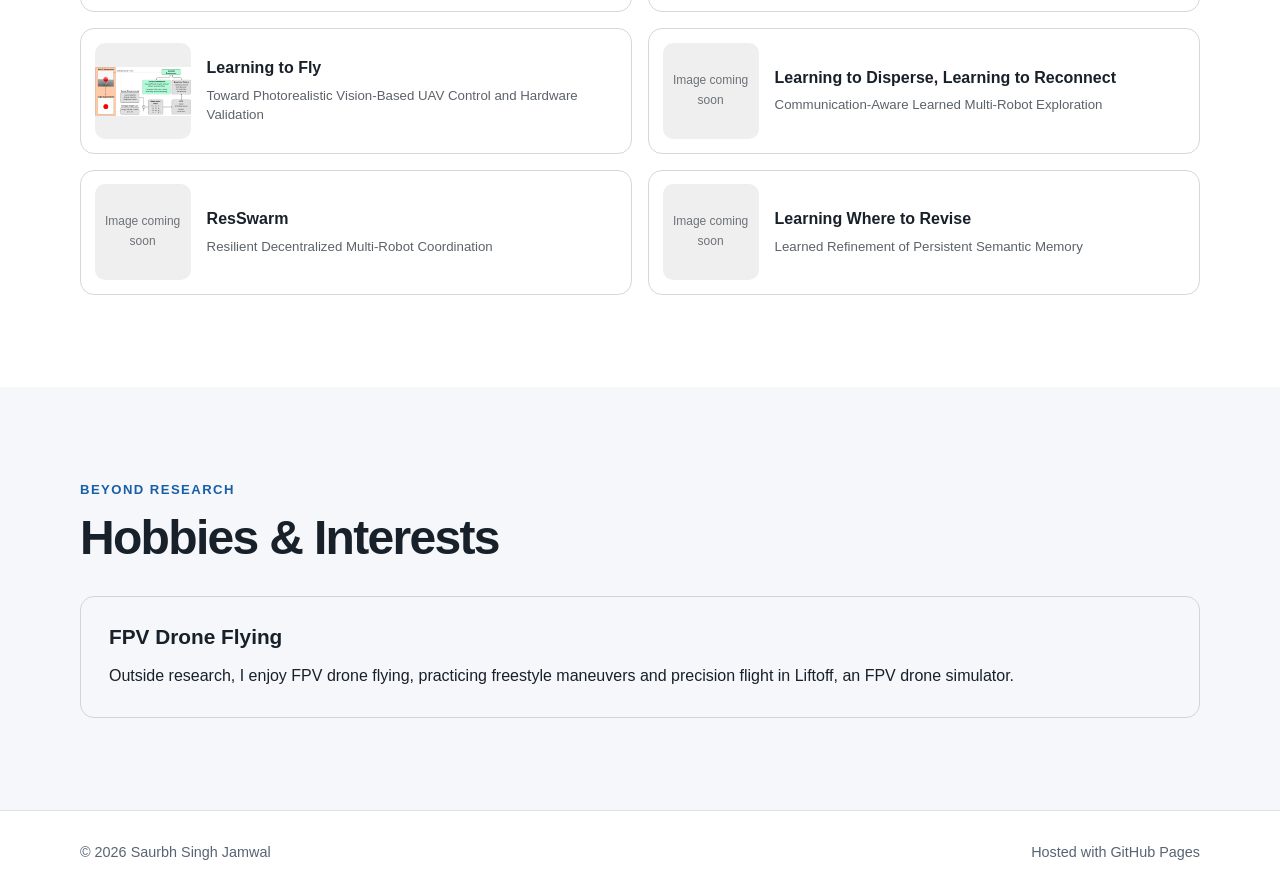
==== commit 527631d7: "Add hobbies section, remove CV link, and highlight accepted papers" ====
--- a/index.html
+++ b/index.html
@@ -119,6 +119,7 @@
                     <a href="#manuscripts">Manuscripts</a>
                     <a href="#ongoing-projects">Ongoing Projects</a>
                     
+                    
                 </div>
 
                 <button
@@ -228,7 +229,7 @@
                 </h2>
 
                 
-                <div class="research-section" id="spotlight">
+                <div class="research-section" id="manuscripts">
     <div class="research-section-header">
         <h3>Research Spotlight</h3>
                         <p>Research manuscripts and publicly available preprints.</p>
@@ -261,6 +262,26 @@
 
         <!-- Contact -->
         
+
+        <!-- Hobbies -->
+        <section class="section section-muted" id="hobbies">
+            <div class="container">
+                <p class="section-label">Beyond research</p>
+                <h2>Hobbies & Interests</h2>
+
+                <div class="hobby-card">
+                    <div class="hobby-content">
+                        <h3>FPV Drone Flying</h3>
+                        <p>
+                            Outside research, I enjoy FPV drone flying,
+                            practicing freestyle maneuvers and precision
+                            flight in Liftoff, an FPV drone simulator.
+                        </p>
+                    </div>
+                </div>
+            </div>
+        </section>
+
     </main>
 
     <footer>
--- a/research.css
+++ b/research.css
@@ -447,3 +447,47 @@
     object-fit: contain !important;
 }
 
+
+/* Video demonstrations on ongoing project pages */
+.ongoing-project-video {
+    width: 100%;
+    margin: 1.5rem 0 2rem;
+}
+
+.ongoing-project-video video {
+    display: block;
+    width: 100%;
+    max-height: 650px;
+    object-fit: contain;
+    border-radius: 12px;
+    background: #000;
+}
+
+/* Accepted manuscript status */
+.research-status-accepted {
+    color: #15803d !important;
+    font-weight: 600;
+}
+
+@media (prefers-color-scheme: dark) {
+    .research-status-accepted {
+        color: #4ade80 !important;
+    }
+}
+
+/* Hobbies */
+.hobby-card {
+    margin-top: 1.5rem;
+    padding: 1.75rem;
+    border: 1px solid var(--border-color, #d1d5db);
+    border-radius: 14px;
+}
+
+.hobby-content h3 {
+    margin: 0 0 0.75rem;
+}
+
+.hobby-content p {
+    margin: 0;
+    line-height: 1.7;
+}
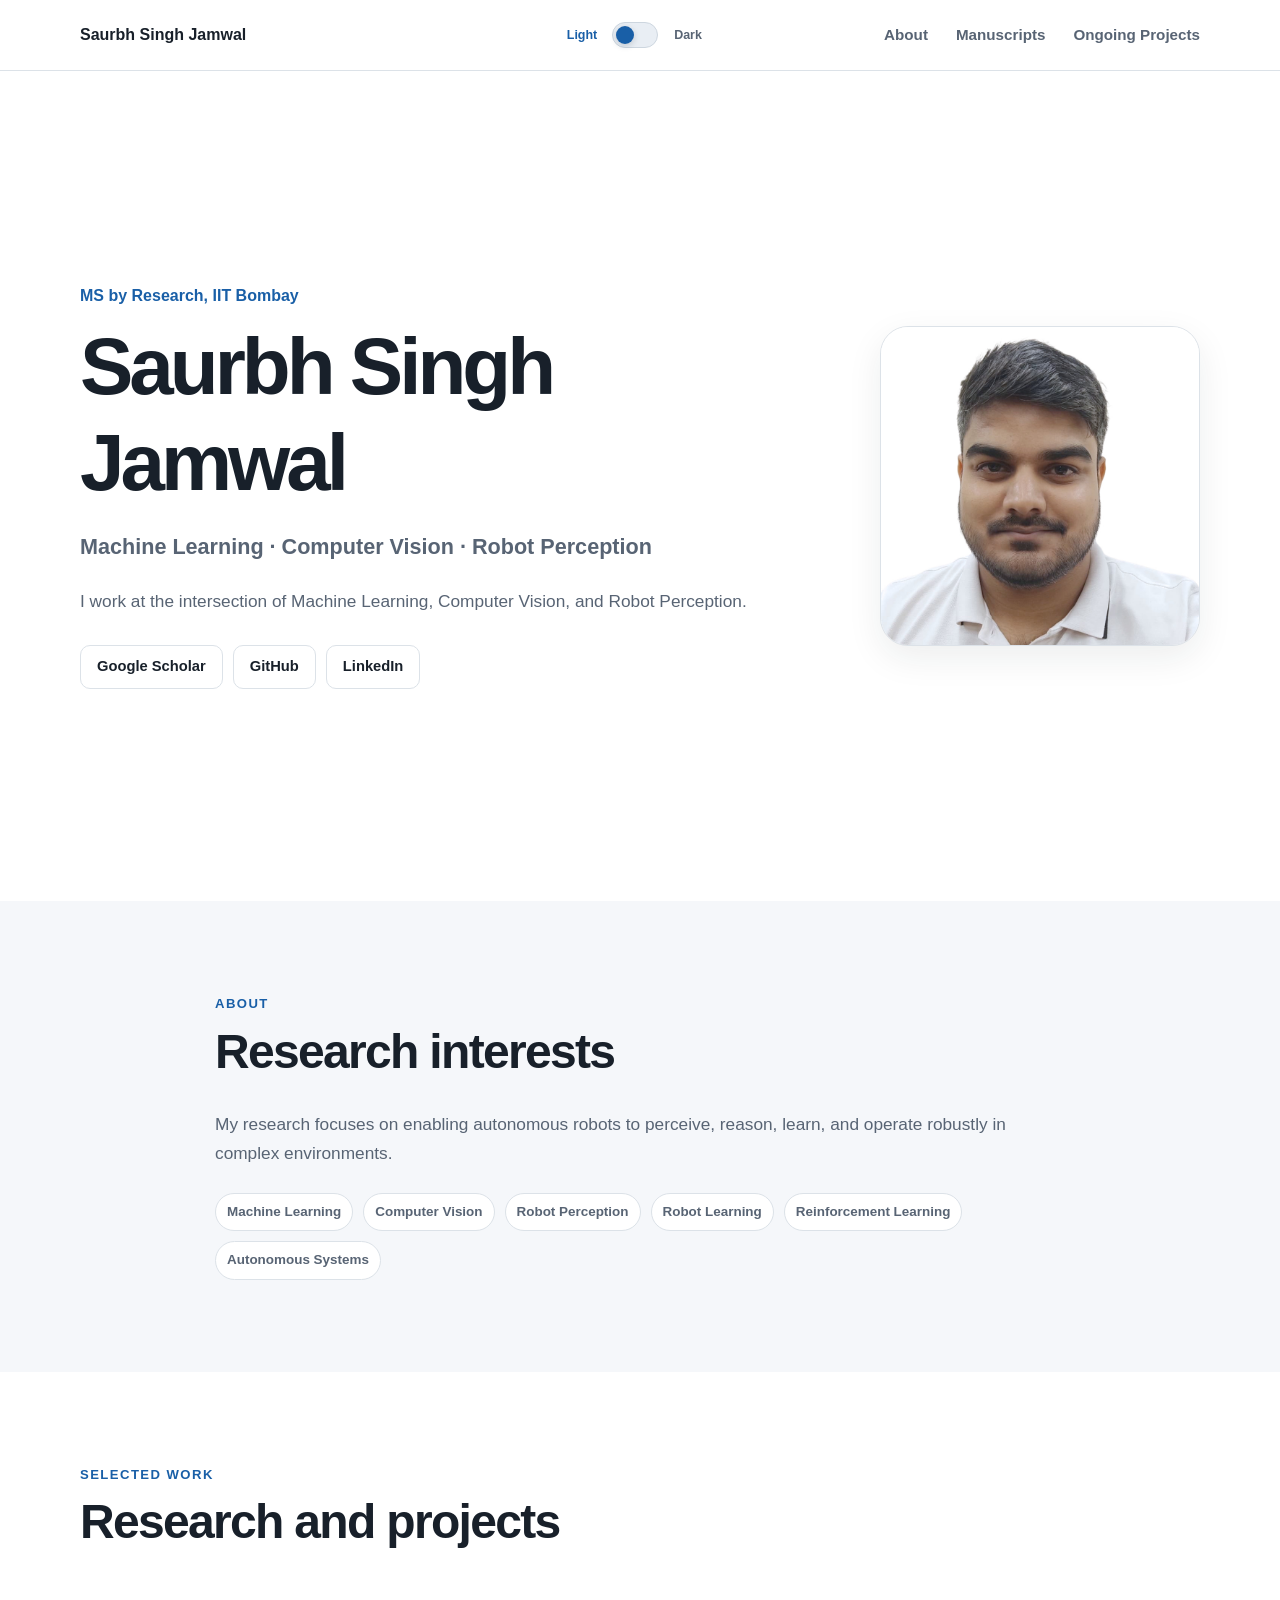
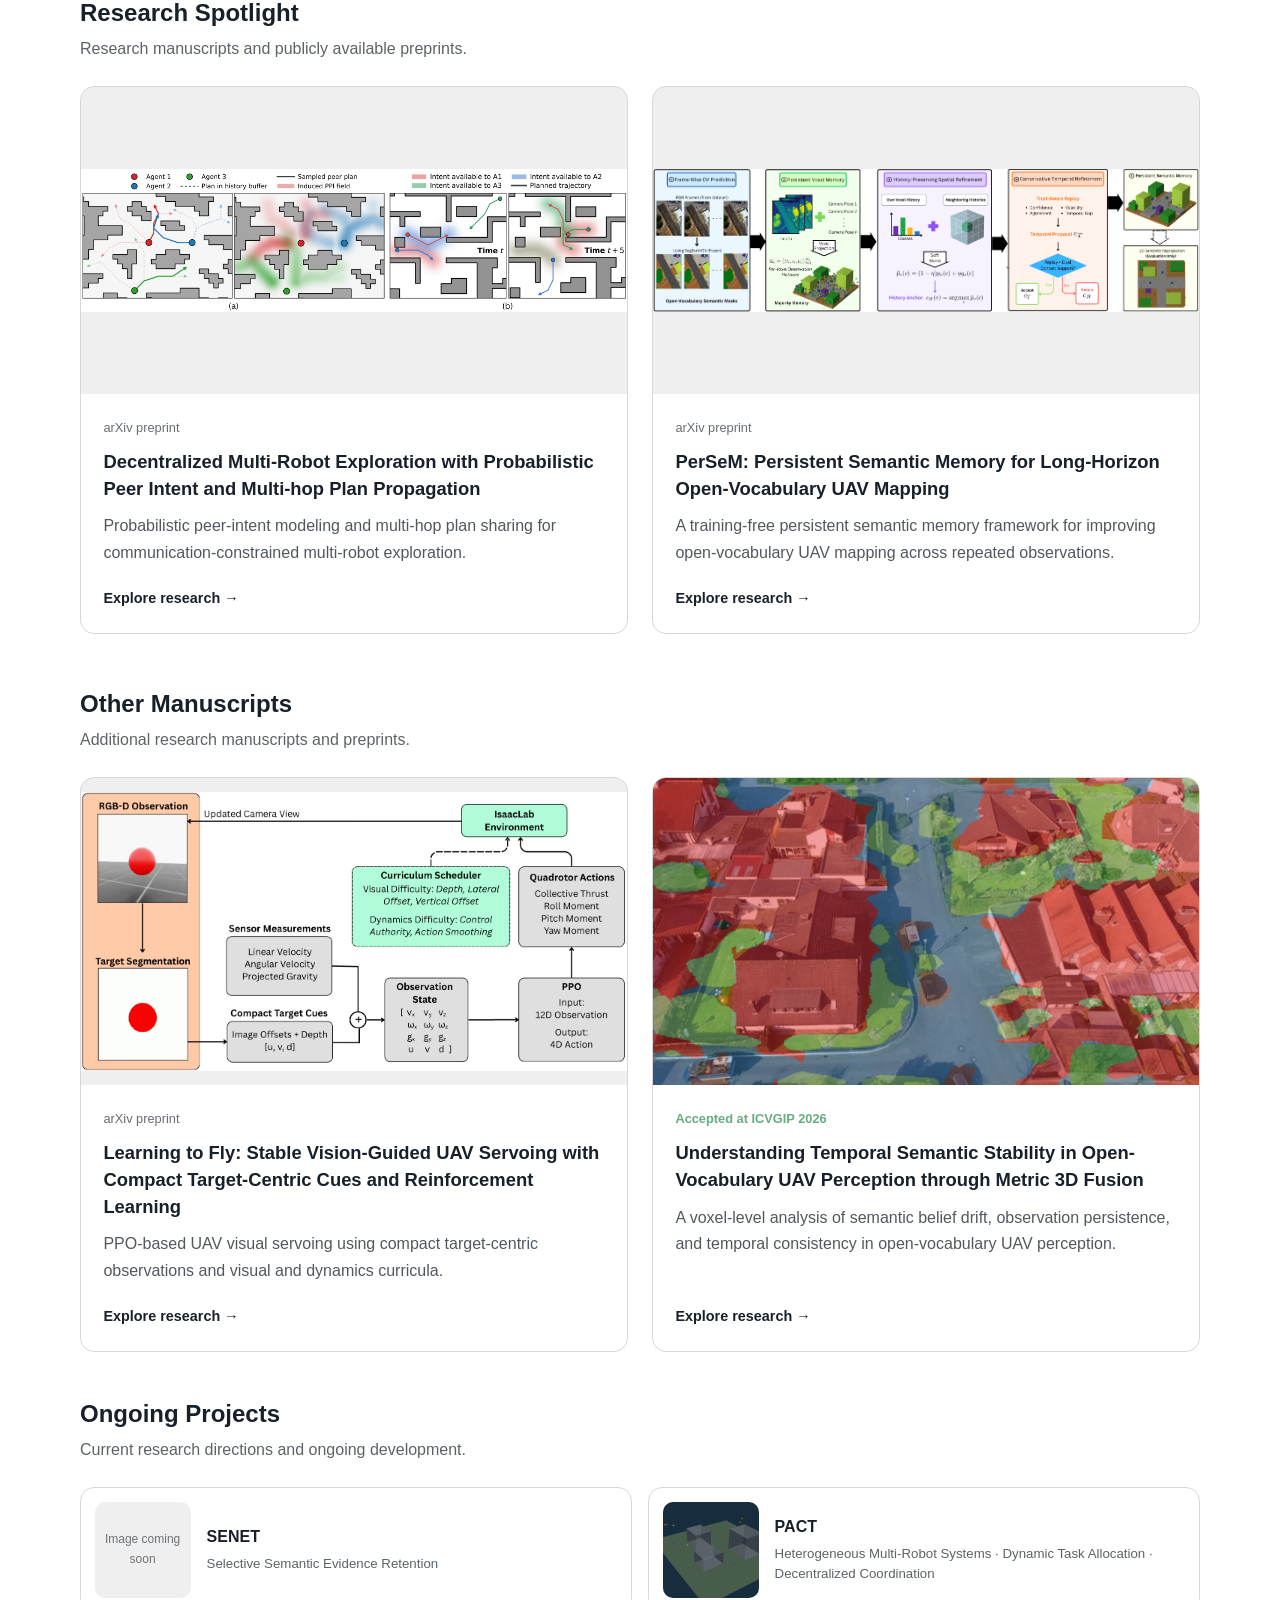
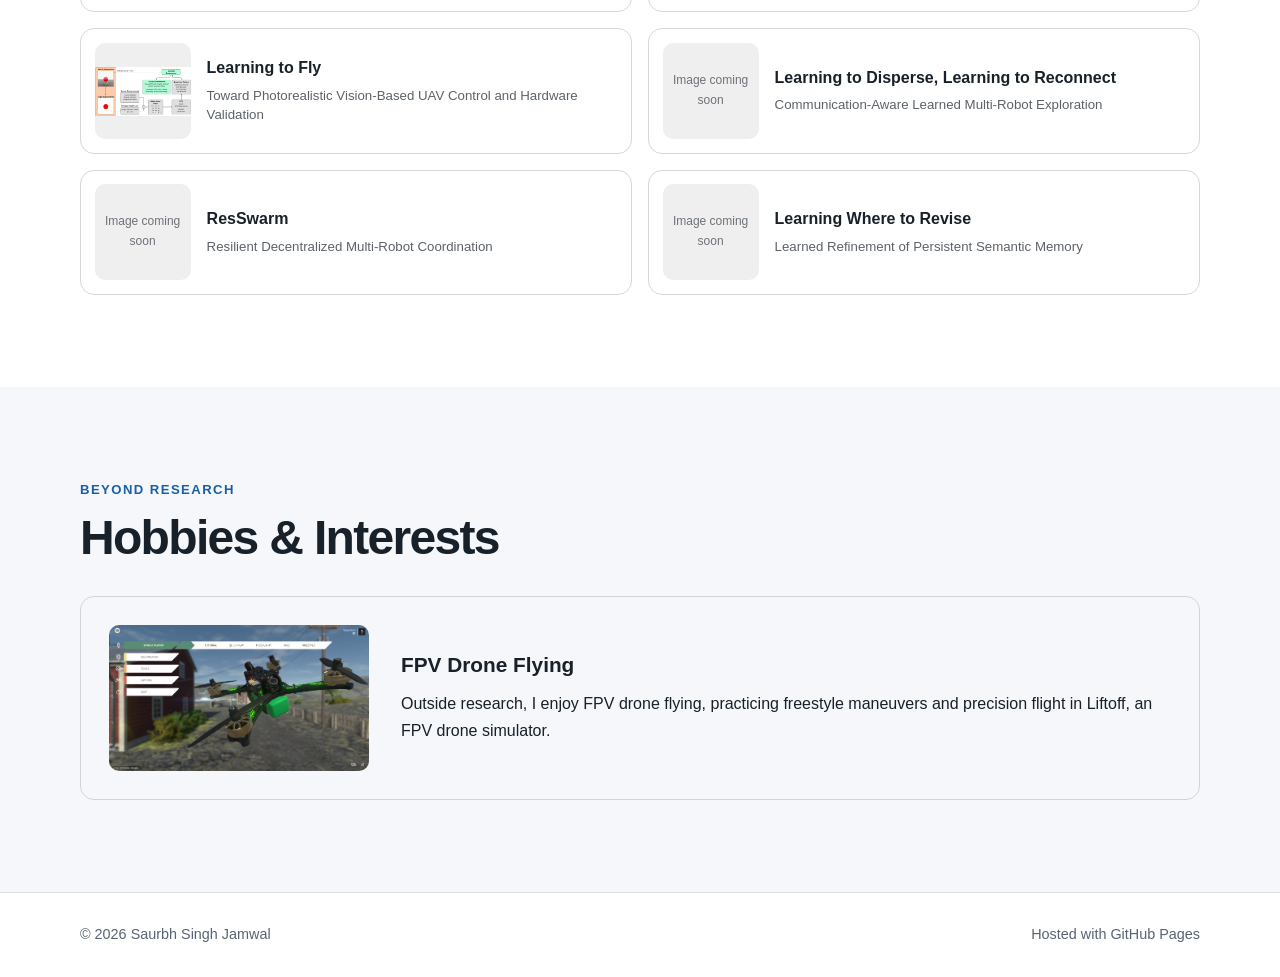
==== commit 248965f2: "Add Liftoff hobby page and update research portfolio" ====
--- a/index.html
+++ b/index.html
@@ -269,7 +269,13 @@
                 <p class="section-label">Beyond research</p>
                 <h2>Hobbies & Interests</h2>
 
-                <div class="hobby-card">
+                <a class="hobby-card hobby-link" href="liftoff.html">
+                    <img
+                        class="hobby-thumbnail"
+                        src="assets/hobbies/liftoff/thumbnail.png"
+                        alt="Liftoff FPV drone racing thumbnail"
+                        loading="lazy"
+                    >
                     <div class="hobby-content">
                         <h3>FPV Drone Flying</h3>
                         <p>
@@ -278,7 +284,7 @@
                             flight in Liftoff, an FPV drone simulator.
                         </p>
                     </div>
-                </div>
+                </a>
             </div>
         </section>
 
--- a/research.css
+++ b/research.css
@@ -491,3 +491,70 @@
     margin: 0;
     line-height: 1.7;
 }
+
+/* Accepted conference status on manuscript detail pages */
+.research-detail-meta .research-status-accepted {
+    color: #15803d !important;
+    font-weight: 700;
+    opacity: 1;
+}
+
+@media (prefers-color-scheme: dark) {
+    .research-detail-meta .research-status-accepted {
+        color: #4ade80 !important;
+    }
+}
+
+/* Clickable Liftoff hobby card */
+.hobby-link {
+    display: block;
+    color: inherit;
+    text-decoration: none;
+    transition: transform 0.2s ease, box-shadow 0.2s ease;
+}
+
+.hobby-link:hover {
+    transform: translateY(-3px);
+    box-shadow: 0 10px 24px #0002;
+}
+
+.hobby-link:focus-visible {
+    outline: 3px solid var(--accent-color, #2563eb);
+    outline-offset: 3px;
+}
+
+/* Liftoff homepage card: image left, description right */
+.hobby-card.hobby-link {
+    display: flex;
+    align-items: center;
+    gap: 2rem;
+}
+
+.hobby-thumbnail {
+    display: block;
+    width: 260px;
+    aspect-ratio: 16 / 9;
+    object-fit: cover;
+    border-radius: 10px;
+    flex-shrink: 0;
+}
+
+.hobby-card .hobby-content {
+    flex: 1;
+    min-width: 0;
+}
+
+/* Mobile layout */
+@media (max-width: 650px) {
+    .hobby-card.hobby-link {
+        flex-direction: column;
+        align-items: stretch;
+        gap: 1.25rem;
+    }
+
+    .hobby-thumbnail {
+        width: 100%;
+        max-height: 260px;
+        object-fit: contain;
+    }
+}
